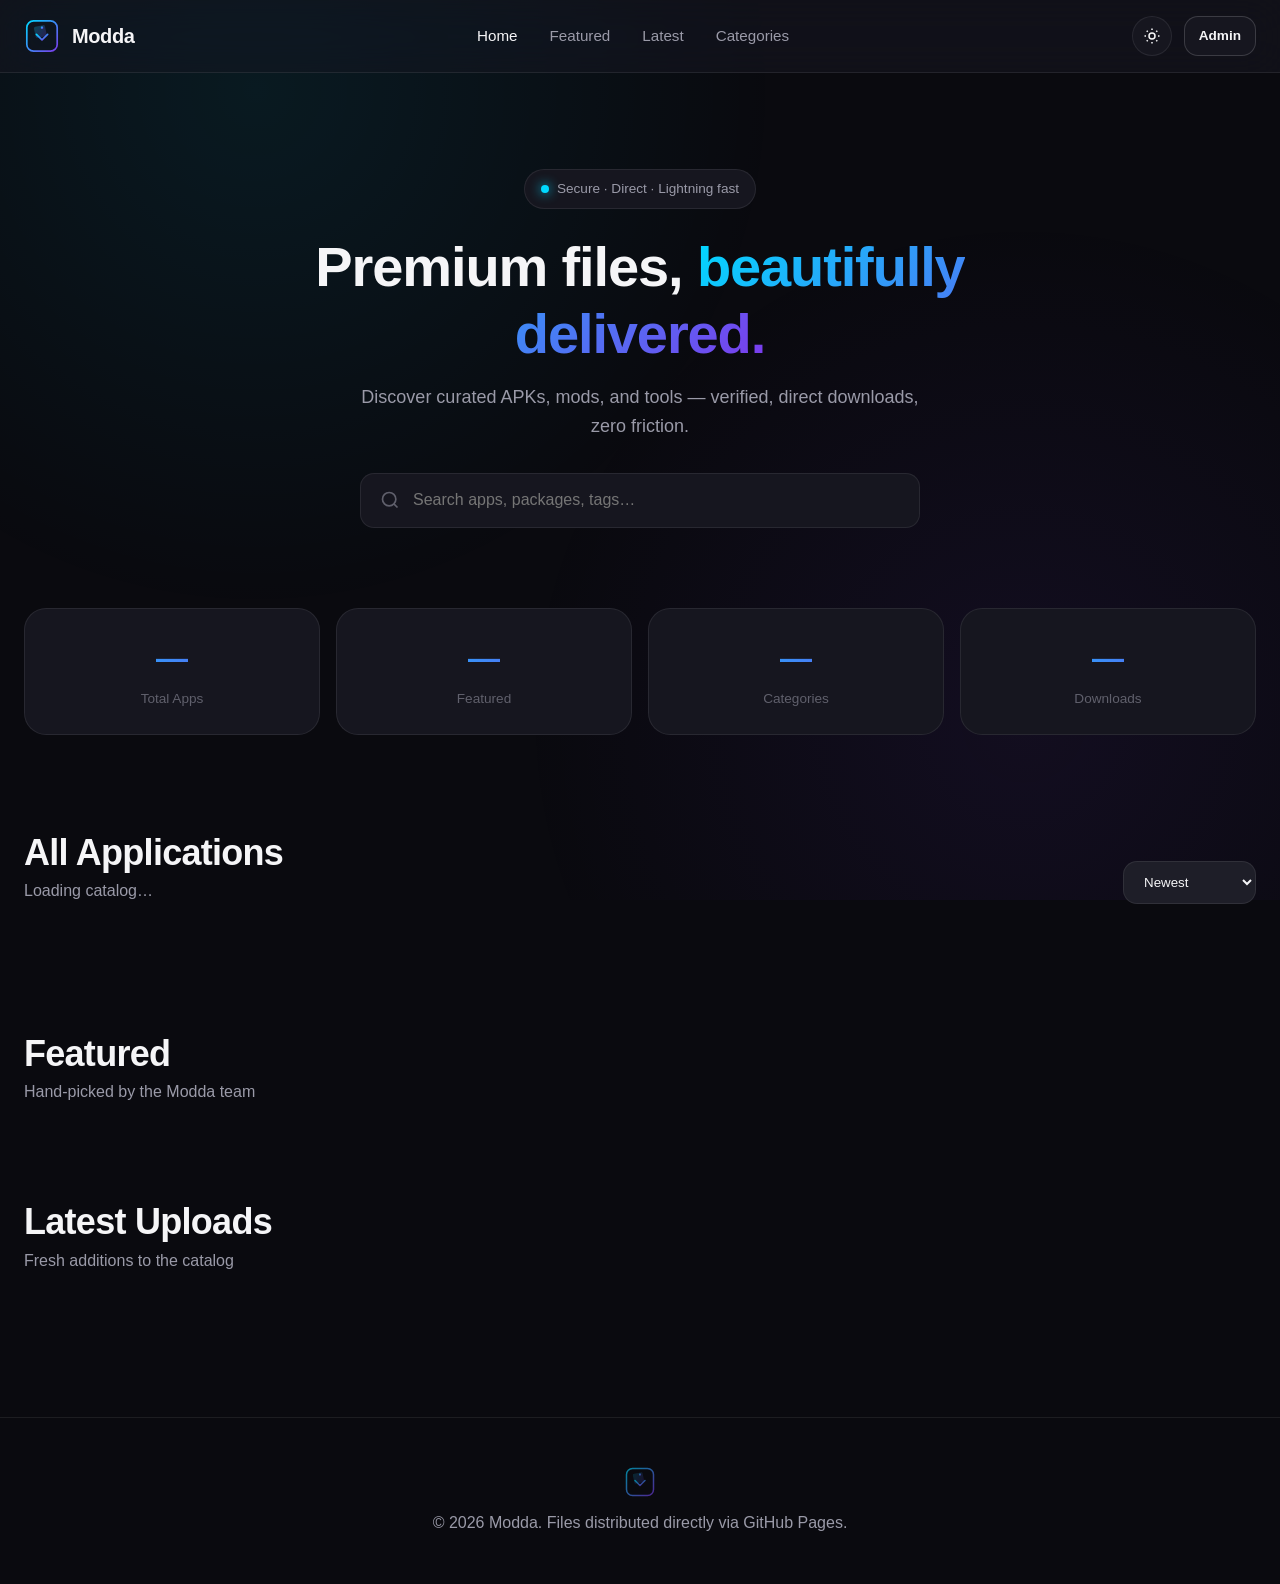
==== index.html @ e0456600 "Create index.html" ====
<!DOCTYPE html>
<html lang="en" data-theme="dark">
<head>
  <meta charset="UTF-8">
  <meta name="viewport" content="width=device-width, initial-scale=1.0">
  <title>Modda — Premium File Distribution</title>
  <meta name="description" content="Modda — a modern platform for APK files, mods, and digital downloads.">
  <meta name="theme-color" content="#0A0A0F">
  <meta property="og:title" content="Modda">
  <meta property="og:description" content="Premium file distribution platform">
  <meta property="og:type" content="website">
  <link rel="icon" type="image/svg+xml" href="favicon.svg">
  <link rel="apple-touch-icon" href="logo.svg">
  <link rel="stylesheet" href="style.css">
</head>
<body>

  <!-- Navigation -->
  <header class="nav">
    <div class="container nav-inner">
      <a href="/" class="brand" aria-label="Modda home">
        <img src="logo.svg" alt="Modda" class="brand-logo">
        <span class="brand-name">Modda</span>
      </a>
      <nav class="nav-links" aria-label="Main">
        <a href="#home" class="active">Home</a>
        <a href="#featured">Featured</a>
        <a href="#latest">Latest</a>
        <a href="#categories">Categories</a>
      </nav>
      <div class="nav-actions">
        <button class="theme-toggle" id="themeToggle" aria-label="Toggle theme">
          <svg class="sun" viewBox="0 0 24 24" fill="none" stroke="currentColor" stroke-width="2">
            <circle cx="12" cy="12" r="4"/><path d="M12 2v2M12 20v2M4.93 4.93l1.41 1.41M17.66 17.66l1.41 1.41M2 12h2M20 12h2M4.93 19.07l1.41-1.41M17.66 6.34l1.41-1.41"/>
          </svg>
          <svg class="moon" viewBox="0 0 24 24" fill="none" stroke="currentColor" stroke-width="2">
            <path d="M21 12.79A9 9 0 1 1 11.21 3 7 7 0 0 0 21 12.79z"/>
          </svg>
        </button>
        <a href="admin.html" class="btn btn-sm btn-secondary">Admin</a>
      </div>
    </div>
  </header>

  <main>
    <!-- Hero -->
    <section class="hero" id="home">
      <div class="container">
        <div class="hero-badge">
          <span class="hero-badge-dot"></span>
          <span>Secure · Direct · Lightning fast</span>
        </div>
        <h1>Premium files, <span class="text-gradient">beautifully delivered.</span></h1>
        <p>Discover curated APKs, mods, and tools — verified, direct downloads, zero friction.</p>
        <div class="search-wrap">
          <svg viewBox="0 0 24 24" fill="none" stroke="currentColor" stroke-width="2">
            <circle cx="11" cy="11" r="8"/><path d="m21 21-4.35-4.35"/>
          </svg>
          <input type="search" class="search-input" id="searchInput" placeholder="Search apps, packages, tags…" aria-label="Search">
        </div>
      </div>
    </section>

    <!-- Stats -->
    <section class="section" style="padding-top: 1rem;">
      <div class="container">
        <div class="stats" id="stats">
          <div class="stat-card"><div class="stat-value" id="statTotal">—</div><div class="stat-label">Total Apps</div></div>
          <div class="stat-card"><div class="stat-value" id="statFeatured">—</div><div class="stat-label">Featured</div></div>
          <div class="stat-card"><div class="stat-value" id="statCategories">—</div><div class="stat-label">Categories</div></div>
          <div class="stat-card"><div class="stat-value" id="statDownloads">—</div><div class="stat-label">Downloads</div></div>
        </div>
      </div>
    </section>

    <!-- Filters -->
    <section class="section" style="padding-top: 0;">
      <div class="container">
        <div class="section-head">
          <div>
            <h2 id="gridTitle">All Applications</h2>
            <p id="resultCount">Loading catalog…</p>
          </div>
          <select id="sortSelect" class="form-control" style="max-width: 200px;" aria-label="Sort by">
            <option value="newest">Newest</option>
            <option value="name-asc">Name A → Z</option>
            <option value="name-desc">Name Z → A</option>
            <option value="popular">Most Popular</option>
          </select>
        </div>
        <div class="filters" id="filters"></div>
      </div>
    </section>

    <!-- Featured -->
    <section class="section" id="featured" style="padding-top: 0;">
      <div class="container">
        <div class="section-head">
          <div>
            <h2>Featured</h2>
            <p>Hand-picked by the Modda team</p>
          </div>
        </div>
        <div class="grid" id="featuredGrid"></div>
      </div>
    </section>

    <!-- All apps -->
    <section class="section" id="latest" style="padding-top: 0;">
      <div class="container">
        <div class="section-head">
          <div>
            <h2>Latest Uploads</h2>
            <p>Fresh additions to the catalog</p>
          </div>
        </div>
        <div class="grid" id="latestGrid"></div>
      </div>
    </section>
  </main>

  <!-- App Detail Modal -->
  <div class="modal-overlay" id="modalOverlay" role="dialog" aria-modal="true" aria-labelledby="modalTitle">
    <div class="modal" id="modal"></div>
  </div>

  <!-- Toast -->
  <div class="toast-container" id="toastContainer"></div>

  <footer style="padding: 3rem 0; text-align: center; color: var(--text-muted); border-top: 1px solid var(--border); margin-top: 3rem;">
    <div class="container">
      <img src="logo.svg" alt="Modda" style="width: 32px; height: 32px; margin: 0 auto .75rem; opacity: .6;">
      <p style="margin: 0;">© 2026 Modda. Files distributed directly via GitHub Pages.</p>
    </div>
  </footer>

  <script src="app.js" defer></script>
</body>
</html>
---- style.css ----
/* Modda Design System — v1.0 */
:root {
  --accent: #00D9FF;
  --accent-2: #7C3AED;
  --accent-grad: linear-gradient(135deg, #00D9FF 0%, #7C3AED 100%);
  --radius-sm: 8px;
  --radius: 14px;
  --radius-lg: 22px;
  --shadow-sm: 0 2px 8px rgba(0,0,0,.06);
  --shadow: 0 8px 24px rgba(0,0,0,.08);
  --shadow-lg: 0 20px 60px rgba(0,0,0,.12);
  --transition: .25s cubic-bezier(.4,0,.2,1);
  --font: 'Inter', -apple-system, BlinkMacSystemFont, 'Segoe UI', Roboto, sans-serif;
  --font-mono: 'JetBrains Mono', 'SF Mono', Consolas, monospace;
}

[data-theme="dark"] {
  --bg: #0A0A0F;
  --bg-2: #111118;
  --surface: #16161F;
  --surface-2: #1E1E28;
  --border: rgba(255,255,255,.08);
  --border-strong: rgba(255,255,255,.16);
  --text: #F5F5F7;
  --text-dim: #9A9AA8;
  --text-muted: #60606C;
  --glass: rgba(22,22,31,.6);
  --danger: #FF4D6D;
  --success: #00E676;
  --warning: #FFB547;
}

[data-theme="light"] {
  --bg: #FAFAFB;
  --bg-2: #FFFFFF;
  --surface: #FFFFFF;
  --surface-2: #F4F4F7;
  --border: rgba(0,0,0,.07);
  --border-strong: rgba(0,0,0,.14);
  --text: #0A0A0F;
  --text-dim: #555560;
  --text-muted: #8A8A95;
  --glass: rgba(255,255,255,.7);
  --danger: #E53E5B;
  --success: #10B981;
  --warning: #F59E0B;
}

*,*::before,*::after { box-sizing: border-box; }
html { scroll-behavior: smooth; }
body {
  margin: 0;
  font-family: var(--font);
  background: var(--bg);
  color: var(--text);
  line-height: 1.6;
  -webkit-font-smoothing: antialiased;
  transition: background var(--transition), color var(--transition);
  min-height: 100vh;
}

/* Subtle animated gradient backdrop */
body::before {
  content: '';
  position: fixed;
  inset: 0;
  background:
    radial-gradient(circle at 20% 10%, rgba(0,217,255,.08), transparent 40%),
    radial-gradient(circle at 80% 80%, rgba(124,58,237,.08), transparent 40%);
  pointer-events: none;
  z-index: -1;
}

img { max-width: 100%; display: block; }
button { font-family: inherit; cursor: pointer; border: none; background: none; color: inherit; }
input, select, textarea { font-family: inherit; }

a { color: var(--accent); text-decoration: none; transition: opacity var(--transition); }
a:hover { opacity: .8; }

/* =========== Typography =========== */
h1,h2,h3,h4 { margin: 0 0 .5em; font-weight: 700; letter-spacing: -.02em; line-height: 1.2; }
h1 { font-size: clamp(2rem, 5vw, 3.5rem); }
h2 { font-size: clamp(1.5rem, 3vw, 2.25rem); }
h3 { font-size: 1.25rem; }
p { margin: 0 0 1em; color: var(--text-dim); }

.text-gradient {
  background: var(--accent-grad);
  -webkit-background-clip: text;
  background-clip: text;
  -webkit-text-fill-color: transparent;
}

/* =========== Layout =========== */
.container { max-width: 1280px; margin: 0 auto; padding: 0 1.5rem; }

/* =========== Header / Nav =========== */
.nav {
  position: sticky; top: 0; z-index: 100;
  backdrop-filter: blur(20px) saturate(180%);
  -webkit-backdrop-filter: blur(20px) saturate(180%);
  background: var(--glass);
  border-bottom: 1px solid var(--border);
}
.nav-inner {
  display: flex; align-items: center; justify-content: space-between;
  height: 72px;
}
.brand { display: flex; align-items: center; gap: .75rem; font-weight: 700; font-size: 1.25rem; color: var(--text); }
.brand-logo { width: 36px; height: 36px; }
.brand-name { letter-spacing: -.02em; }

.nav-links { display: flex; align-items: center; gap: 2rem; }
.nav-links a {
  color: var(--text-dim); font-weight: 500; font-size: .95rem;
  transition: color var(--transition);
}
.nav-links a:hover, .nav-links a.active { color: var(--text); opacity: 1; }

.nav-actions { display: flex; align-items: center; gap: .75rem; }

/* =========== Buttons =========== */
.btn {
  display: inline-flex; align-items: center; justify-content: center; gap: .5rem;
  padding: .75rem 1.25rem;
  border-radius: var(--radius);
  font-weight: 600; font-size: .95rem;
  transition: all var(--transition);
  white-space: nowrap;
  border: 1px solid transparent;
}
.btn:focus-visible { outline: 2px solid var(--accent); outline-offset: 2px; }
.btn-primary {
  background: var(--accent-grad);
  color: white;
  box-shadow: 0 4px 16px rgba(0,217,255,.3);
}
.btn-primary:hover {
  transform: translateY(-2px);
  box-shadow: 0 8px 24px rgba(0,217,255,.45);
}
.btn-secondary {
  background: var(--surface);
  color: var(--text);
  border-color: var(--border-strong);
}
.btn-secondary:hover { background: var(--surface-2); transform: translateY(-1px); }
.btn-ghost { color: var(--text-dim); }
.btn-ghost:hover { color: var(--text); background: var(--surface); }
.btn-danger { background: var(--danger); color: white; }
.btn-danger:hover { filter: brightness(1.1); transform: translateY(-1px); }
.btn-sm { padding: .5rem .875rem; font-size: .85rem; }
.btn-icon { width: 40px; height: 40px; padding: 0; border-radius: 50%; }

/* =========== Theme Toggle =========== */
.theme-toggle {
  width: 40px; height: 40px; border-radius: 50%;
  background: var(--surface); border: 1px solid var(--border);
  display: flex; align-items: center; justify-content: center;
  transition: all var(--transition);
}
.theme-toggle:hover { background: var(--surface-2); transform: rotate(15deg); }
.theme-toggle svg { width: 18px; height: 18px; color: var(--text); }
.theme-toggle .moon { display: none; }
[data-theme="light"] .theme-toggle .sun { display: none; }
[data-theme="light"] .theme-toggle .moon { display: block; }

/* =========== Hero =========== */
.hero {
  padding: 6rem 0 4rem;
  text-align: center;
  position: relative;
}
.hero-badge {
  display: inline-flex; align-items: center; gap: .5rem;
  padding: .5rem 1rem;
  background: var(--surface);
  border: 1px solid var(--border);
  border-radius: 999px;
  font-size: .85rem; color: var(--text-dim);
  margin-bottom: 1.5rem;
}
.hero-badge-dot {
  width: 8px; height: 8px; border-radius: 50%;
  background: var(--accent);
  box-shadow: 0 0 12px var(--accent);
}
.hero h1 { max-width: 720px; margin: 0 auto 1rem; }
.hero p { max-width: 560px; margin: 0 auto 2rem; font-size: 1.125rem; }

.search-wrap {
  max-width: 560px; margin: 0 auto;
  position: relative;
}
.search-wrap svg {
  position: absolute; left: 1.25rem; top: 50%;
  transform: translateY(-50%);
  width: 20px; height: 20px; color: var(--text-muted);
  pointer-events: none;
}
.search-input {
  width: 100%;
  padding: 1.1rem 1.25rem 1.1rem 3.25rem;
  background: var(--surface);
  border: 1px solid var(--border);
  border-radius: var(--radius);
  color: var(--text);
  font-size: 1rem;
  transition: all var(--transition);
}
.search-input:focus {
  outline: none;
  border-color: var(--accent);
  box-shadow: 0 0 0 4px rgba(0,217,255,.15);
}

/* =========== Section Headers =========== */
.section { padding: 4rem 0; }
.section-head {
  display: flex; align-items: flex-end; justify-content: space-between;
  margin-bottom: 2rem;
  flex-wrap: wrap; gap: 1rem;
}
.section-head h2 { margin: 0; }
.section-head p { margin: .25rem 0 0; }

/* =========== Filters =========== */
.filters {
  display: flex; flex-wrap: wrap; gap: .5rem;
  margin-bottom: 2rem;
}
.chip {
  padding: .5rem 1rem;
  background: var(--surface);
  border: 1px solid var(--border);
  border-radius: 999px;
  font-size: .875rem; color: var(--text-dim);
  transition: all var(--transition);
  cursor: pointer;
}
.chip:hover { color: var(--text); border-color: var(--border-strong); }
.chip.active {
  background: var(--accent-grad); color: white;
  border-color: transparent;
}

/* =========== Grid / Cards =========== */
.grid {
  display: grid;
  grid-template-columns: repeat(auto-fill, minmax(280px, 1fr));
  gap: 1.25rem;
}

.card {
  background: var(--surface);
  border: 1px solid var(--border);
  border-radius: var(--radius-lg);
  padding: 1.25rem;
  transition: all var(--transition);
  display: flex; flex-direction: column;
  position: relative;
  overflow: hidden;
}
.card::before {
  content: '';
  position: absolute; inset: 0;
  background: var(--accent-grad);
  opacity: 0;
  transition: opacity var(--transition);
  border-radius: inherit;
  padding: 1px;
  -webkit-mask: linear-gradient(#000 0 0) content-box, linear-gradient(#000 0 0);
  -webkit-mask-composite: xor; mask-composite: exclude;
  pointer-events: none;
}
.card:hover { transform: translateY(-4px); box-shadow: var(--shadow-lg); }
.card:hover::before { opacity: 1; }
.card-top { display: flex; gap: 1rem; margin-bottom: 1rem; }
.card-icon {
  width: 56px; height: 56px;
  border-radius: var(--radius);
  background: var(--surface-2);
  object-fit: cover;
  flex-shrink: 0;
  border: 1px solid var(--border);
}
.card-icon.fallback {
  display: flex; align-items: center; justify-content: center;
  font-weight: 700; font-size: 1.5rem;
  background: var(--accent-grad);
  color: white;
}
.card-meta { flex: 1; min-width: 0; }
.card-title {
  font-size: 1rem; font-weight: 600;
  margin: 0 0 .125rem;
  white-space: nowrap; overflow: hidden; text-overflow: ellipsis;
}
.card-pkg {
  font-size: .8rem; color: var(--text-muted);
  font-family: var(--font-mono);
  white-space: nowrap; overflow: hidden; text-overflow: ellipsis;
}
.card-desc {
  color: var(--text-dim); font-size: .9rem;
  margin: 0 0 1rem;
  display: -webkit-box;
  -webkit-line-clamp: 2;
  -webkit-box-orient: vertical;
  overflow: hidden;
  min-height: 2.8em;
}
.card-stats {
  display: flex; justify-content: space-between; align-items: center;
  padding-top: .875rem;
  border-top: 1px solid var(--border);
  margin-top: auto;
}
.card-stat { font-size: .8rem; color: var(--text-muted); }
.card-stat strong { color: var(--text); font-weight: 600; }

.badge-featured {
  position: absolute; top: .875rem; right: .875rem;
  padding: .25rem .625rem;
  background: var(--accent-grad);
  color: white;
  border-radius: 999px;
  font-size: .7rem; font-weight: 600;
  letter-spacing: .05em; text-transform: uppercase;
}

/* =========== Stats =========== */
.stats {
  display: grid;
  grid-template-columns: repeat(auto-fit, minmax(180px, 1fr));
  gap: 1rem;
  margin-bottom: 2rem;
}
.stat-card {
  background: var(--surface);
  border: 1px solid var(--border);
  border-radius: var(--radius-lg);
  padding: 1.5rem;
  text-align: center;
}
.stat-value {
  font-size: 2rem; font-weight: 700;
  background: var(--accent-grad);
  -webkit-background-clip: text;
  background-clip: text;
  -webkit-text-fill-color: transparent;
}
.stat-label { font-size: .85rem; color: var(--text-muted); margin-top: .25rem; }

/* =========== Empty / Error states =========== */
.empty {
  text-align: center;
  padding: 4rem 1rem;
  color: var(--text-muted);
}
.empty-icon {
  width: 80px; height: 80px;
  margin: 0 auto 1rem;
  border-radius: 50%;
  background: var(--surface);
  display: flex; align-items: center; justify-content: center;
  border: 1px solid var(--border);
}
.empty-icon svg { width: 36px; height: 36px; color: var(--text-muted); }

/* =========== Skeleton =========== */
.skeleton {
  background: var(--surface-2);
  border-radius: var(--radius);
  position: relative;
  overflow: hidden;
}
.skeleton::after {
  content: '';
  position: absolute; inset: 0;
  background: linear-gradient(90deg, transparent, rgba(255,255,255,.05), transparent);
  animation: shimmer 1.5s infinite;
}
[data-theme="light"] .skeleton::after {
  background: linear-gradient(90deg, transparent, rgba(255,255,255,.6), transparent);
}
@keyframes shimmer { 0% { transform: translateX(-100%); } 100% { transform: translateX(100%); } }

.skel-card { height: 220px; border-radius: var(--radius-lg); }
.skel-line { height: 12px; margin-bottom: .5rem; }
.skel-line.w-60 { width: 60%; }
.skel-line.w-40 { width: 40%; }

/* =========== App Detail Modal =========== */
.modal-overlay {
  position: fixed; inset: 0;
  background: rgba(0,0,0,.6);
  backdrop-filter: blur(8px);
  z-index: 200;
  display: none;
  align-items: center; justify-content: center;
  padding: 1rem;
  animation: fadeIn .2s ease;
}
.modal-overlay.active { display: flex; }
@keyframes fadeIn { from { opacity: 0; } to { opacity: 1; } }

.modal {
  background: var(--surface);
  border: 1px solid var(--border);
  border-radius: var(--radius-lg);
  max-width: 880px; width: 100%;
  max-height: 90vh;
  overflow-y: auto;
  animation: slideUp .3s cubic-bezier(.4,0,.2,1);
}
@keyframes slideUp {
  from { opacity: 0; transform: translateY(20px); }
  to { opacity: 1; transform: translateY(0); }
}

.modal-head {
  padding: 1.5rem;
  display: flex; align-items: flex-start; gap: 1.25rem;
  border-bottom: 1px solid var(--border);
  position: sticky; top: 0;
  background: var(--surface);
  z-index: 1;
}
.modal-icon {
  width: 88px; height: 88px;
  border-radius: var(--radius);
  object-fit: cover;
  flex-shrink: 0;
  border: 1px solid var(--border);
}
.modal-icon.fallback {
  display: flex; align-items: center; justify-content: center;
  background: var(--accent-grad);
  color: white;
  font-size: 2.5rem; font-weight: 700;
}
.modal-meta { flex: 1; min-width: 0; }
.modal-title { font-size: 1.5rem; margin: 0 0 .25rem; }
.modal-pkg { font-family: var(--font-mono); font-size: .85rem; color: var(--text-muted); margin-bottom: .5rem; }
.modal-tags { display: flex; flex-wrap: wrap; gap: .375rem; }
.tag {
  padding: .2rem .625rem;
  background: var(--surface-2);
  border: 1px solid var(--border);
  border-radius: 999px;
  font-size: .75rem; color: var(--text-dim);
}

.modal-close {
  width: 36px; height: 36px; border-radius: 50%;
  background: var(--surface-2);
  display: flex; align-items: center; justify-content: center;
  flex-shrink: 0;
  transition: all var(--transition);
}
.modal-close:hover { background: var(--danger); color: white; }
.modal-close svg { width: 18px; height: 18px; }

.modal-body { padding: 1.5rem; }

.detail-grid {
  display: grid;
  grid-template-columns: repeat(auto-fit, minmax(140px, 1fr));
  gap: .75rem;
  padding: 1.25rem;
  background: var(--surface-2);
  border-radius: var(--radius);
  margin-bottom: 1.5rem;
}
.detail-item label { font-size: .75rem; color: var(--text-muted); text-transform: uppercase; letter-spacing: .05em; }
.detail-item div { font-weight: 600; margin-top: .25rem; font-size: .9rem; }

.detail-section { margin-bottom: 1.5rem; }
.detail-section h3 { font-size: 1rem; margin-bottom: .75rem; }
.detail-section p { color: var(--text-dim); }

.screenshots {
  display: grid;
  grid-template-columns: repeat(auto-fill, minmax(140px, 1fr));
  gap: .75rem;
}
.screenshot {
  aspect-ratio: 9/16;
  border-radius: var(--radius);
  object-fit: cover;
  border: 1px solid var(--border);
  background: var(--surface-2);
  cursor: pointer;
  transition: transform var(--transition);
}
.screenshot:hover { transform: scale(1.03); }

.download-box {
  background: var(--surface-2);
  border: 1px solid var(--border-strong);
  border-radius: var(--radius);
  padding: 1.25rem;
  margin-top: 1.5rem;
}
.download-filename {
  font-family: var(--font-mono); font-size: .9rem;
  color: var(--text-dim); margin-bottom: .875rem;
  word-break: break-all;
}
.download-actions { display: flex; flex-wrap: wrap; gap: .5rem; }

/* =========== Admin Panel =========== */
.admin-wrap {
  display: grid;
  grid-template-columns: 240px 1fr;
  min-height: 100vh;
}

.sidebar {
  background: var(--surface);
  border-right: 1px solid var(--border);
  padding: 1.5rem 1rem;
  position: sticky; top: 0;
  height: 100vh;
  overflow-y: auto;
}
.sidebar-brand {
  padding: .5rem .75rem 1.5rem;
  border-bottom: 1px solid var(--border);
  margin-bottom: 1rem;
  display: flex; align-items: center; gap: .75rem;
  font-weight: 700;
}
.sidebar-brand-logo { width: 32px; height: 32px; }

.nav-item {
  display: flex; align-items: center; gap: .75rem;
  padding: .75rem .875rem;
  border-radius: var(--radius);
  color: var(--text-dim);
  font-weight: 500;
  width: 100%;
  text-align: left;
  transition: all var(--transition);
  margin-bottom: .25rem;
}
.nav-item:hover { background: var(--surface-2); color: var(--text); }
.nav-item.active {
  background: var(--accent-grad);
  color: white;
}
.nav-item svg { width: 18px; height: 18px; }

.main { padding: 2rem; overflow-x: hidden; }

.admin-head {
  display: flex; justify-content: space-between; align-items: center;
  margin-bottom: 2rem;
  flex-wrap: wrap; gap: 1rem;
}

.toolbar {
  display: flex; flex-wrap: wrap; gap: .5rem;
  margin-bottom: 1.5rem;
  padding: 1rem;
  background: var(--surface);
  border: 1px solid var(--border);
  border-radius: var(--radius);
}
.toolbar input {
  flex: 1; min-width: 200px;
  padding: .625rem 1rem;
  background: var(--surface-2);
  border: 1px solid var(--border);
  border-radius: var(--radius);
  color: var(--text);
}

.app-table {
  background: var(--surface);
  border: 1px solid var(--border);
  border-radius: var(--radius);
  overflow: hidden;
}
.app-row {
  display: grid;
  grid-template-columns: 48px 1fr auto auto;
  align-items: center;
  gap: 1rem;
  padding: .875rem 1.25rem;
  border-bottom: 1px solid var(--border);
  transition: background var(--transition);
}
.app-row:last-child { border-bottom: none; }
.app-row:hover { background: var(--surface-2); }
.app-row img { width: 48px; height: 48px; border-radius: var(--radius-sm); object-fit: cover; }
.app-row-info strong { display: block; }
.app-row-info span { font-size: .8rem; color: var(--text-muted); }
.app-row-actions { display: flex; gap: .25rem; }

/* =========== Forms =========== */
.form-grid {
  display: grid;
  grid-template-columns: repeat(auto-fit, minmax(260px, 1fr));
  gap: 1rem;
  margin-bottom: 1rem;
}
.form-field { display: flex; flex-direction: column; }
.form-field.full { grid-column: 1/-1; }
.form-label {
  font-size: .85rem; font-weight: 500;
  margin-bottom: .375rem;
  color: var(--text-dim);
}
.form-label .req { color: var(--danger); }
.form-control {
  padding: .75rem 1rem;
  background: var(--surface-2);
  border: 1px solid var(--border);
  border-radius: var(--radius);
  color: var(--text);
  transition: all var(--transition);
}
.form-control:focus {
  outline: none;
  border-color: var(--accent);
  box-shadow: 0 0 0 4px rgba(0,217,255,.12);
}
textarea.form-control { resize: vertical; min-height: 100px; font-family: inherit; }

.form-hint { font-size: .8rem; color: var(--text-muted); margin-top: .25rem; }
.form-error { font-size: .8rem; color: var(--danger); margin-top: .25rem; display: none; }
.form-field.invalid .form-control { border-color: var(--danger); }
.form-field.invalid .form-error { display: block; }

.file-browser {
  background: var(--surface-2);
  border: 1px solid var(--border);
  border-radius: var(--radius);
  padding: 1rem;
  max-height: 240px;
  overflow-y: auto;
  margin-top: .5rem;
}
.file-item {
  display: flex; justify-content: space-between; align-items: center;
  padding: .625rem .875rem;
  border-radius: var(--radius-sm);
  transition: background var(--transition);
  cursor: pointer;
  font-family: var(--font-mono); font-size: .85rem;
  border: 1px solid transparent;
}
.file-item:hover { background: var(--surface); }
.file-item.selected { border-color: var(--accent); background: var(--surface); }
.file-item-name { flex: 1; overflow: hidden; text-overflow: ellipsis; white-space: nowrap; }
.file-item-size { font-size: .75rem; color: var(--text-muted); margin-left: .5rem; }

/* =========== Login =========== */
.login-wrap {
  min-height: 100vh;
  display: flex; align-items: center; justify-content: center;
  padding: 2rem;
}
.login-card {
  background: var(--surface);
  border: 1px solid var(--border);
  border-radius: var(--radius-lg);
  padding: 2.5rem;
  width: 100%; max-width: 400px;
  box-shadow: var(--shadow-lg);
}
.login-logo {
  width: 64px; height: 64px;
  margin: 0 auto 1.5rem;
  display: block;
}
.login-title { text-align: center; margin-bottom: .25rem; }
.login-sub { text-align: center; color: var(--text-muted); margin-bottom: 2rem; font-size: .9rem; }

/* =========== Toast =========== */
.toast-container {
  position: fixed; bottom: 1.5rem; right: 1.5rem;
  z-index: 500;
  display: flex; flex-direction: column; gap: .5rem;
}
.toast {
  background: var(--surface);
  border: 1px solid var(--border-strong);
  border-left: 4px solid var(--accent);
  border-radius: var(--radius);
  padding: .875rem 1.25rem;
  box-shadow: var(--shadow-lg);
  min-width: 260px;
  animation: toastIn .3s ease;
  display: flex; align-items: center; gap: .75rem;
}
.toast.success { border-left-color: var(--success); }
.toast.error { border-left-color: var(--danger); }
.toast.warning { border-left-color: var(--warning); }
@keyframes toastIn {
  from { opacity: 0; transform: translateX(20px); }
  to { opacity: 1; transform: translateX(0); }
}

/* =========== Mobile =========== */
.mobile-toggle { display: none; }

@media (max-width: 900px) {
  .nav-links { display: none; }
  .mobile-toggle { display: flex; }
  .admin-wrap { grid-template-columns: 1fr; }
  .sidebar {
    position: fixed;
    top: 0; left: 0; bottom: 0;
    width: 240px;
    z-index: 150;
    transform: translateX(-100%);
    transition: transform var(--transition);
  }
  .sidebar.open { transform: translateX(0); }
  .app-row {
    grid-template-columns: 48px 1fr;
    gap: .75rem;
  }
  .app-row-actions {
    grid-column: 1/-1;
    justify-content: flex-end;
  }
}

@media (max-width: 600px) {
  .container { padding: 0 1rem; }
  .hero { padding: 4rem 0 2rem; }
  .modal-head { flex-wrap: wrap; }
  .modal-icon { width: 64px; height: 64px; }
  .download-actions { flex-direction: column; }
  .download-actions .btn { width: 100%; }
}

/* =========== Utilities =========== */
.hidden { display: none !important; }
.center { text-align: center; }

/* Reduced motion */
@media (prefers-reduced-motion: reduce) {
  *, *::before, *::after {
    animation-duration: 0.01ms !important;
    transition-duration: 0.01ms !important;
  }
}

/* Scrollbar */
::-webkit-scrollbar { width: 10px; height: 10px; }
::-webkit-scrollbar-track { background: var(--bg); }
::-webkit-scrollbar-thumb { background: var(--border-strong); border-radius: 10px; }
::-webkit-scrollbar-thumb:hover { background: var(--text-muted); }
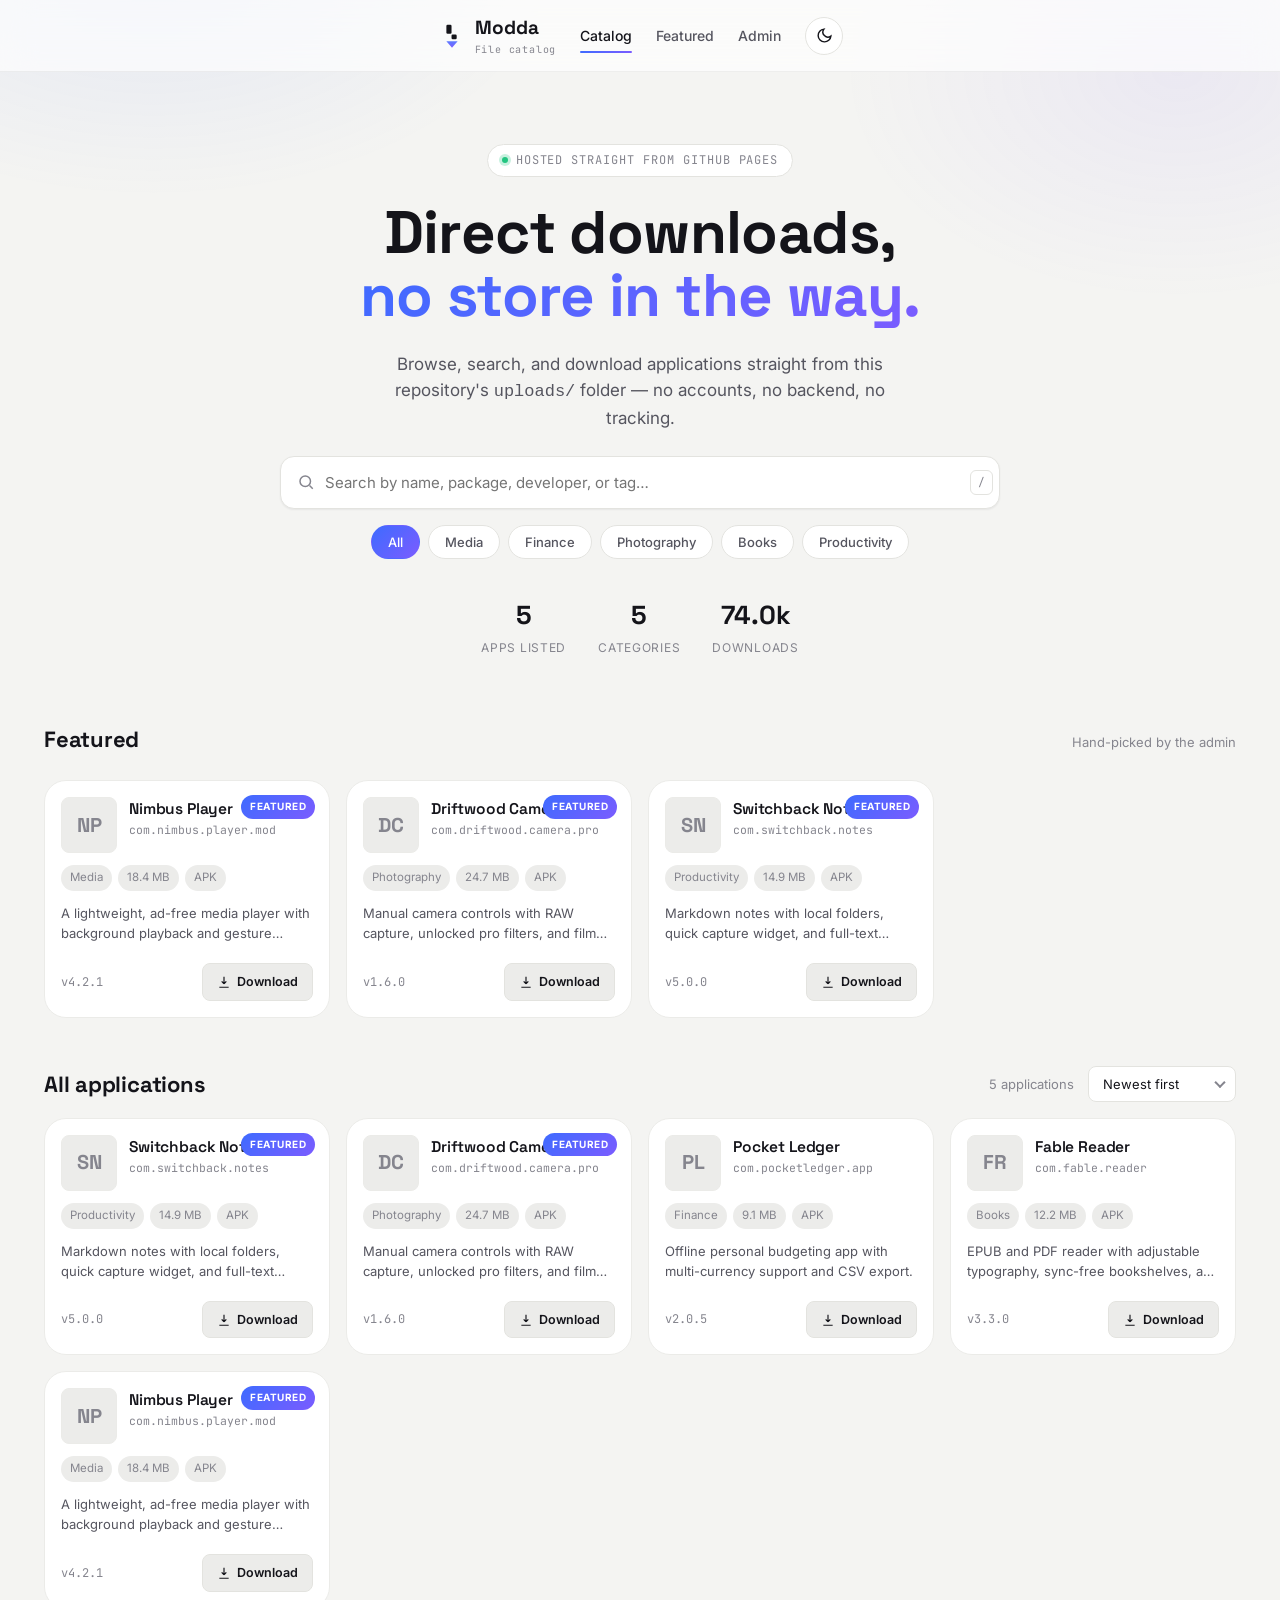
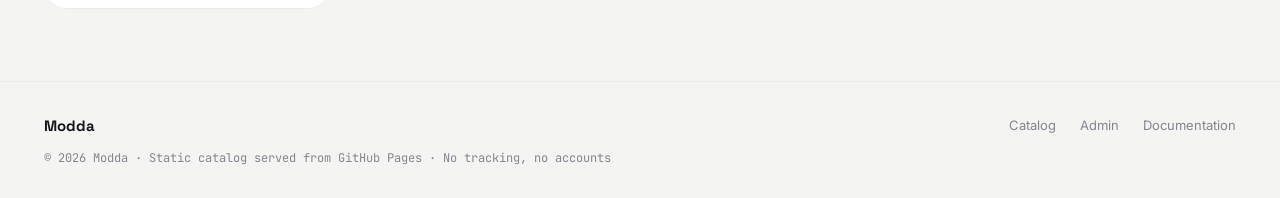
==== commit 3273dd8c: "Add files via upload" ====
--- a/index.html
+++ b/index.html
@@ -1,139 +1,137 @@
 <!DOCTYPE html>
-<html lang="en" data-theme="dark">
+<html lang="en">
 <head>
-  <meta charset="UTF-8">
-  <meta name="viewport" content="width=device-width, initial-scale=1.0">
-  <title>Modda — Premium File Distribution</title>
-  <meta name="description" content="Modda — a modern platform for APK files, mods, and digital downloads.">
-  <meta name="theme-color" content="#0A0A0F">
-  <meta property="og:title" content="Modda">
-  <meta property="og:description" content="Premium file distribution platform">
-  <meta property="og:type" content="website">
-  <link rel="icon" type="image/svg+xml" href="favicon.svg">
-  <link rel="apple-touch-icon" href="logo.svg">
-  <link rel="stylesheet" href="style.css">
+<meta charset="UTF-8">
+<meta name="viewport" content="width=device-width, initial-scale=1, viewport-fit=cover">
+<title>Modda — Direct app downloads, no store required</title>
+<meta name="description" content="Modda is a lightweight, self-hosted catalog for distributing APKs and other files directly, with no app store and no backend server.">
+<meta name="theme-color" content="#0a0a0c">
+
+<!-- Open Graph -->
+<meta property="og:title" content="Modda">
+<meta property="og:description" content="Direct app downloads, no store required.">
+<meta property="og:type" content="website">
+<meta property="og:image" content="assets/icon-512.png">
+<meta name="twitter:card" content="summary">
+
+<link rel="icon" href="assets/favicon.svg" type="image/svg+xml">
+<link rel="alternate icon" href="assets/favicon.ico">
+<link rel="apple-touch-icon" href="assets/apple-touch-icon.png">
+<link rel="stylesheet" href="style.css">
 </head>
 <body>
+<a class="skip-link" href="#mainContent">Skip to content</a>
+<div class="bg-field" aria-hidden="true"></div>
 
-  <!-- Navigation -->
-  <header class="nav">
-    <div class="container nav-inner">
-      <a href="/" class="brand" aria-label="Modda home">
-        <img src="logo.svg" alt="Modda" class="brand-logo">
-        <span class="brand-name">Modda</span>
-      </a>
-      <nav class="nav-links" aria-label="Main">
-        <a href="#home" class="active">Home</a>
-        <a href="#featured">Featured</a>
-        <a href="#latest">Latest</a>
-        <a href="#categories">Categories</a>
-      </nav>
-      <div class="nav-actions">
-        <button class="theme-toggle" id="themeToggle" aria-label="Toggle theme">
-          <svg class="sun" viewBox="0 0 24 24" fill="none" stroke="currentColor" stroke-width="2">
-            <circle cx="12" cy="12" r="4"/><path d="M12 2v2M12 20v2M4.93 4.93l1.41 1.41M17.66 17.66l1.41 1.41M2 12h2M20 12h2M4.93 19.07l1.41-1.41M17.66 6.34l1.41-1.41"/>
-          </svg>
-          <svg class="moon" viewBox="0 0 24 24" fill="none" stroke="currentColor" stroke-width="2">
-            <path d="M21 12.79A9 9 0 1 1 11.21 3 7 7 0 0 0 21 12.79z"/>
-          </svg>
-        </button>
-        <a href="admin.html" class="btn btn-sm btn-secondary">Admin</a>
-      </div>
+<header class="site-header">
+  <div class="container">
+    <a class="brand" href="index.html" aria-label="Modda home">
+      <svg class="logo-mark" viewBox="0 0 64 64" aria-hidden="true">
+        <defs><linearGradient id="gridAccent" x1="0" y1="0" x2="0" y2="1"><stop offset="0" stop-color="#5B7CFF"/><stop offset="1" stop-color="#7B5CFF"/></linearGradient></defs>
+        <rect x="20" y="8" width="11" height="19" rx="2.5" fill="currentColor"/>
+        <rect x="31" y="29" width="11" height="10" rx="2.5" fill="currentColor"/>
+        <path d="M20 43 L44 43 L32 57 Z" fill="url(#gridAccent)"/>
+      </svg>
+      <span>Modda<small>File catalog</small></span>
+    </a>
+
+    <nav class="main-nav" id="mainNav" aria-label="Primary">
+      <ul>
+        <li><a href="index.html" class="active">Catalog</a></li>
+        <li><a href="index.html#featured">Featured</a></li>
+        <li><a href="admin.html">Admin</a></li>
+      </ul>
+    </nav>
+
+    <div class="header-actions">
+      <button class="theme-toggle" id="themeToggle" type="button" aria-label="Switch theme">
+        <svg class="icon-sun" viewBox="0 0 24 24" fill="none" stroke="currentColor" stroke-width="2"><circle cx="12" cy="12" r="4"/><path d="M12 2v2M12 20v2M4.9 4.9l1.4 1.4M17.7 17.7l1.4 1.4M2 12h2M20 12h2M4.9 19.1l1.4-1.4M17.7 6.3l1.4-1.4"/></svg>
+        <svg class="icon-moon" viewBox="0 0 24 24" fill="none" stroke="currentColor" stroke-width="2"><path d="M21 12.8A9 9 0 1 1 11.2 3a7 7 0 0 0 9.8 9.8Z"/></svg>
+      </button>
+      <button class="nav-toggle" id="navToggle" type="button" aria-label="Open menu" aria-expanded="false">
+        <svg viewBox="0 0 24 24" fill="none" stroke="currentColor" stroke-width="2"><path d="M4 6h16M4 12h16M4 18h16"/></svg>
+      </button>
     </div>
-  </header>
+  </div>
+</header>
 
-  <main>
-    <!-- Hero -->
-    <section class="hero" id="home">
-      <div class="container">
-        <div class="hero-badge">
-          <span class="hero-badge-dot"></span>
-          <span>Secure · Direct · Lightning fast</span>
+<main id="mainContent">
+
+  <!-- ===================== HOME VIEW ===================== -->
+  <div id="homeView">
+    <section class="hero">
+      <div class="container hero-inner">
+        <span class="hero-eyebrow"><span class="dot"></span> Hosted straight from GitHub Pages</span>
+        <h1>Direct downloads,<br><span class="grad">no store in the way.</span></h1>
+        <p class="lead">Browse, search, and download applications straight from this repository's <code>uploads/</code> folder — no accounts, no backend, no tracking.</p>
+
+        <div class="search-panel">
+          <div class="search-bar">
+            <svg viewBox="0 0 24 24" fill="none" stroke="currentColor" stroke-width="2"><circle cx="11" cy="11" r="7"/><path d="m21 21-4.3-4.3"/></svg>
+            <input id="searchInput" type="search" placeholder="Search by name, package, developer, or tag…" aria-label="Search applications">
+            <span class="kbd">/</span>
+          </div>
+          <div class="filter-row" id="filterRow" aria-label="Filter by category"></div>
         </div>
-        <h1>Premium files, <span class="text-gradient">beautifully delivered.</span></h1>
-        <p>Discover curated APKs, mods, and tools — verified, direct downloads, zero friction.</p>
-        <div class="search-wrap">
-          <svg viewBox="0 0 24 24" fill="none" stroke="currentColor" stroke-width="2">
-            <circle cx="11" cy="11" r="8"/><path d="m21 21-4.35-4.35"/>
-          </svg>
-          <input type="search" class="search-input" id="searchInput" placeholder="Search apps, packages, tags…" aria-label="Search">
+
+        <div class="stat-row">
+          <div class="stat"><b id="statTotal">—</b><span>Apps listed</span></div>
+          <div class="stat"><b id="statCategories">—</b><span>Categories</span></div>
+          <div class="stat"><b id="statDownloads">—</b><span>Downloads</span></div>
         </div>
       </div>
     </section>
 
-    <!-- Stats -->
-    <section class="section" style="padding-top: 1rem;">
-      <div class="container">
-        <div class="stats" id="stats">
-          <div class="stat-card"><div class="stat-value" id="statTotal">—</div><div class="stat-label">Total Apps</div></div>
-          <div class="stat-card"><div class="stat-value" id="statFeatured">—</div><div class="stat-label">Featured</div></div>
-          <div class="stat-card"><div class="stat-value" id="statCategories">—</div><div class="stat-label">Categories</div></div>
-          <div class="stat-card"><div class="stat-value" id="statDownloads">—</div><div class="stat-label">Downloads</div></div>
+    <section class="container featured-section" id="featured" style="margin-top: var(--space-4);">
+      <div class="section-title">
+        <h2>Featured</h2>
+        <span class="muted">Hand-picked by the admin</span>
+      </div>
+      <div class="app-grid" id="featuredGrid"></div>
+    </section>
+
+    <section class="container" style="margin-top: var(--space-7);">
+      <div class="toolbar">
+        <div class="section-title" style="margin-bottom:0;">
+          <h2>All applications</h2>
+        </div>
+        <div style="display:flex;align-items:center;gap:14px;">
+          <span class="result-count" id="resultCount">Loading…</span>
+          <div class="select-sort">
+            <select id="sortSelect" aria-label="Sort applications">
+              <option value="newest">Newest first</option>
+              <option value="name-asc">Name A–Z</option>
+              <option value="name-desc">Name Z–A</option>
+              <option value="size">Largest file size</option>
+            </select>
+          </div>
         </div>
       </div>
+      <div class="app-grid" id="appGrid"></div>
     </section>
-
-    <!-- Filters -->
-    <section class="section" style="padding-top: 0;">
-      <div class="container">
-        <div class="section-head">
-          <div>
-            <h2 id="gridTitle">All Applications</h2>
-            <p id="resultCount">Loading catalog…</p>
-          </div>
-          <select id="sortSelect" class="form-control" style="max-width: 200px;" aria-label="Sort by">
-            <option value="newest">Newest</option>
-            <option value="name-asc">Name A → Z</option>
-            <option value="name-desc">Name Z → A</option>
-            <option value="popular">Most Popular</option>
-          </select>
-        </div>
-        <div class="filters" id="filters"></div>
-      </div>
-    </section>
-
-    <!-- Featured -->
-    <section class="section" id="featured" style="padding-top: 0;">
-      <div class="container">
-        <div class="section-head">
-          <div>
-            <h2>Featured</h2>
-            <p>Hand-picked by the Modda team</p>
-          </div>
-        </div>
-        <div class="grid" id="featuredGrid"></div>
-      </div>
-    </section>
-
-    <!-- All apps -->
-    <section class="section" id="latest" style="padding-top: 0;">
-      <div class="container">
-        <div class="section-head">
-          <div>
-            <h2>Latest Uploads</h2>
-            <p>Fresh additions to the catalog</p>
-          </div>
-        </div>
-        <div class="grid" id="latestGrid"></div>
-      </div>
-    </section>
-  </main>
-
-  <!-- App Detail Modal -->
-  <div class="modal-overlay" id="modalOverlay" role="dialog" aria-modal="true" aria-labelledby="modalTitle">
-    <div class="modal" id="modal"></div>
   </div>
 
-  <!-- Toast -->
-  <div class="toast-container" id="toastContainer"></div>
+  <!-- ===================== DETAIL VIEW ===================== -->
+  <div id="detailView" hidden></div>
 
-  <footer style="padding: 3rem 0; text-align: center; color: var(--text-muted); border-top: 1px solid var(--border); margin-top: 3rem;">
-    <div class="container">
-      <img src="logo.svg" alt="Modda" style="width: 32px; height: 32px; margin: 0 auto .75rem; opacity: .6;">
-      <p style="margin: 0;">© 2026 Modda. Files distributed directly via GitHub Pages.</p>
+</main>
+
+<footer class="site-footer">
+  <div class="container">
+    <div class="footer-row">
+      <span class="brand">Modda</span>
+      <div class="footer-links">
+        <a href="index.html">Catalog</a>
+        <a href="admin.html">Admin</a>
+        <a href="README.md">Documentation</a>
+      </div>
     </div>
-  </footer>
+    <p class="footer-note">© <span id="year"></span> Modda · Static catalog served from GitHub Pages · No tracking, no accounts</p>
+  </div>
+</footer>
 
-  <script src="app.js" defer></script>
+<div class="toast-stack" id="toastStack" aria-live="polite"></div>
+
+<script src="app.js"></script>
 </body>
 </html>
--- a/style.css
+++ b/style.css
@@ -1,759 +1,555 @@
-/* Modda Design System — v1.0 */
+/* ==========================================================================
+   Modda — Design System
+   A static, GitHub-Pages-friendly file distribution platform.
+   ========================================================================== */
+
+/* ---------- Fonts ---------- */
+@import url('https://fonts.googleapis.com/css2?family=Space+Grotesk:wght@500;600;700&family=Inter:wght@400;500;600;700&family=JetBrains+Mono:wght@400;500;600&display=swap');
+
+/* ---------- Design tokens ---------- */
 :root {
-  --accent: #00D9FF;
-  --accent-2: #7C3AED;
-  --accent-grad: linear-gradient(135deg, #00D9FF 0%, #7C3AED 100%);
+  /* Type */
+  --font-display: 'Space Grotesk', 'Inter', system-ui, sans-serif;
+  --font-body: 'Inter', system-ui, -apple-system, sans-serif;
+  --font-mono: 'JetBrains Mono', ui-monospace, 'SFMono-Regular', monospace;
+
+  /* Accent (brand) — cobalt-to-violet, used sparingly */
+  --accent-1: #3E6BFF;
+  --accent-2: #7B5CFF;
+  --accent-grad: linear-gradient(135deg, var(--accent-1), var(--accent-2));
+  --accent-solid: #4E6FFF;
+  --accent-contrast: #ffffff;
+  --success: #23c581;
+  --warning: #e8a23d;
+  --danger: #ef5b5b;
+
+  /* Radii / spacing / motion */
   --radius-sm: 8px;
-  --radius: 14px;
+  --radius-md: 14px;
   --radius-lg: 22px;
-  --shadow-sm: 0 2px 8px rgba(0,0,0,.06);
-  --shadow: 0 8px 24px rgba(0,0,0,.08);
-  --shadow-lg: 0 20px 60px rgba(0,0,0,.12);
-  --transition: .25s cubic-bezier(.4,0,.2,1);
-  --font: 'Inter', -apple-system, BlinkMacSystemFont, 'Segoe UI', Roboto, sans-serif;
-  --font-mono: 'JetBrains Mono', 'SF Mono', Consolas, monospace;
-}
-
+  --radius-pill: 999px;
+  --space-1: 4px;
+  --space-2: 8px;
+  --space-3: 12px;
+  --space-4: 16px;
+  --space-5: 24px;
+  --space-6: 32px;
+  --space-7: 48px;
+  --space-8: 72px;
+  --ease: cubic-bezier(.2,.8,.2,1);
+  --dur-fast: 140ms;
+  --dur-med: 260ms;
+  --dur-slow: 420ms;
+  --container: 1240px;
+  --header-h: 72px;
+
+  color-scheme: dark;
+}
+
+/* ---------- Dark theme (default) ---------- */
+:root,
 [data-theme="dark"] {
-  --bg: #0A0A0F;
-  --bg-2: #111118;
-  --surface: #16161F;
-  --surface-2: #1E1E28;
-  --border: rgba(255,255,255,.08);
-  --border-strong: rgba(255,255,255,.16);
-  --text: #F5F5F7;
-  --text-dim: #9A9AA8;
-  --text-muted: #60606C;
-  --glass: rgba(22,22,31,.6);
-  --danger: #FF4D6D;
-  --success: #00E676;
-  --warning: #FFB547;
-}
-
+  --bg: #0a0a0c;
+  --bg-elevated: #131317;
+  --bg-card: #16161b;
+  --bg-card-hover: #1c1c22;
+  --bg-inset: #0e0e11;
+  --border: #26262e;
+  --border-soft: #1c1c22;
+  --text-primary: #f3f3f5;
+  --text-secondary: #a6a6b3;
+  --text-tertiary: #6f6f7c;
+  --glass-bg: rgba(22, 22, 27, 0.62);
+  --glass-border: rgba(255, 255, 255, 0.08);
+  --shadow-sm: 0 1px 2px rgba(0,0,0,.4);
+  --shadow-md: 0 8px 24px -8px rgba(0,0,0,.55);
+  --shadow-lg: 0 24px 64px -20px rgba(0,0,0,.7);
+  --skeleton-base: #18181d;
+  --skeleton-shine: #232329;
+}
+
+/* ---------- Light theme ---------- */
 [data-theme="light"] {
-  --bg: #FAFAFB;
-  --bg-2: #FFFFFF;
-  --surface: #FFFFFF;
-  --surface-2: #F4F4F7;
-  --border: rgba(0,0,0,.07);
-  --border-strong: rgba(0,0,0,.14);
-  --text: #0A0A0F;
-  --text-dim: #555560;
-  --text-muted: #8A8A95;
-  --glass: rgba(255,255,255,.7);
-  --danger: #E53E5B;
-  --success: #10B981;
-  --warning: #F59E0B;
-}
-
-*,*::before,*::after { box-sizing: border-box; }
-html { scroll-behavior: smooth; }
+  color-scheme: light;
+  --bg: #f4f4f2;
+  --bg-elevated: #ffffff;
+  --bg-card: #ffffff;
+  --bg-card-hover: #fbfbfa;
+  --bg-inset: #ececea;
+  --border: #e3e3df;
+  --border-soft: #ebebe8;
+  --text-primary: #14141a;
+  --text-secondary: #55555f;
+  --text-tertiary: #85858e;
+  --glass-bg: rgba(255, 255, 255, 0.66);
+  --glass-border: rgba(20, 20, 26, 0.06);
+  --shadow-sm: 0 1px 2px rgba(20,20,30,.06);
+  --shadow-md: 0 8px 24px -10px rgba(20,20,30,.14);
+  --shadow-lg: 0 24px 64px -20px rgba(20,20,30,.22);
+  --skeleton-base: #eaeae7;
+  --skeleton-shine: #f4f4f2;
+}
+
+/* ---------- Reset ---------- */
+*, *::before, *::after { box-sizing: border-box; }
+html { -webkit-text-size-adjust: 100%; scroll-behavior: smooth; }
+@media (prefers-reduced-motion: reduce) {
+  html { scroll-behavior: auto; }
+  *, *::before, *::after { animation-duration: .001ms !important; animation-iteration-count: 1 !important; transition-duration: .001ms !important; scroll-behavior: auto !important; }
+}
 body {
   margin: 0;
-  font-family: var(--font);
   background: var(--bg);
-  color: var(--text);
-  line-height: 1.6;
+  color: var(--text-primary);
+  font-family: var(--font-body);
+  font-size: 15px;
+  line-height: 1.55;
   -webkit-font-smoothing: antialiased;
-  transition: background var(--transition), color var(--transition);
-  min-height: 100vh;
-}
-
-/* Subtle animated gradient backdrop */
-body::before {
-  content: '';
-  position: fixed;
-  inset: 0;
+  transition: background var(--dur-med) var(--ease), color var(--dur-med) var(--ease);
+  overflow-x: hidden;
+}
+img { max-width: 100%; display: block; }
+a { color: inherit; text-decoration: none; }
+button, input, select, textarea { font-family: inherit; color: inherit; }
+h1,h2,h3,h4 { font-family: var(--font-display); margin: 0; letter-spacing: -0.01em; }
+p { margin: 0; }
+ul { margin: 0; padding: 0; list-style: none; }
+::selection { background: var(--accent-1); color: #fff; }
+
+/* Focus visibility (accessibility) */
+:focus { outline: none; }
+:focus-visible {
+  outline: 2px solid var(--accent-1);
+  outline-offset: 2px;
+  border-radius: 4px;
+}
+.skip-link {
+  position: absolute; left: -999px; top: 0; z-index: 999;
+  background: var(--accent-1); color: #fff; padding: 10px 16px; border-radius: 0 0 8px 0;
+}
+.skip-link:focus { left: 0; }
+
+/* ---------- Layout helpers ---------- */
+.container { max-width: var(--container); margin: 0 auto; padding: 0 var(--space-5); }
+.visually-hidden {
+  position: absolute !important; width: 1px; height: 1px; padding: 0; margin: -1px;
+  overflow: hidden; clip: rect(0,0,0,0); white-space: nowrap; border: 0;
+}
+
+/* ---------- Background texture ---------- */
+.bg-field {
+  position: fixed; inset: 0; z-index: -1; pointer-events: none;
   background:
-    radial-gradient(circle at 20% 10%, rgba(0,217,255,.08), transparent 40%),
-    radial-gradient(circle at 80% 80%, rgba(124,58,237,.08), transparent 40%);
-  pointer-events: none;
-  z-index: -1;
-}
-
-img { max-width: 100%; display: block; }
-button { font-family: inherit; cursor: pointer; border: none; background: none; color: inherit; }
-input, select, textarea { font-family: inherit; }
-
-a { color: var(--accent); text-decoration: none; transition: opacity var(--transition); }
-a:hover { opacity: .8; }
-
-/* =========== Typography =========== */
-h1,h2,h3,h4 { margin: 0 0 .5em; font-weight: 700; letter-spacing: -.02em; line-height: 1.2; }
-h1 { font-size: clamp(2rem, 5vw, 3.5rem); }
-h2 { font-size: clamp(1.5rem, 3vw, 2.25rem); }
-h3 { font-size: 1.25rem; }
-p { margin: 0 0 1em; color: var(--text-dim); }
-
-.text-gradient {
-  background: var(--accent-grad);
-  -webkit-background-clip: text;
-  background-clip: text;
-  -webkit-text-fill-color: transparent;
-}
-
-/* =========== Layout =========== */
-.container { max-width: 1280px; margin: 0 auto; padding: 0 1.5rem; }
-
-/* =========== Header / Nav =========== */
-.nav {
-  position: sticky; top: 0; z-index: 100;
-  backdrop-filter: blur(20px) saturate(180%);
-  -webkit-backdrop-filter: blur(20px) saturate(180%);
-  background: var(--glass);
-  border-bottom: 1px solid var(--border);
-}
-.nav-inner {
-  display: flex; align-items: center; justify-content: space-between;
-  height: 72px;
-}
-.brand { display: flex; align-items: center; gap: .75rem; font-weight: 700; font-size: 1.25rem; color: var(--text); }
-.brand-logo { width: 36px; height: 36px; }
-.brand-name { letter-spacing: -.02em; }
-
-.nav-links { display: flex; align-items: center; gap: 2rem; }
-.nav-links a {
-  color: var(--text-dim); font-weight: 500; font-size: .95rem;
-  transition: color var(--transition);
-}
-.nav-links a:hover, .nav-links a.active { color: var(--text); opacity: 1; }
-
-.nav-actions { display: flex; align-items: center; gap: .75rem; }
-
-/* =========== Buttons =========== */
+    radial-gradient(680px 420px at 12% -6%, color-mix(in srgb, var(--accent-1) 16%, transparent), transparent 60%),
+    radial-gradient(560px 380px at 92% 8%, color-mix(in srgb, var(--accent-2) 12%, transparent), transparent 60%);
+}
+[data-theme="light"] .bg-field {
+  background:
+    radial-gradient(680px 420px at 12% -6%, color-mix(in srgb, var(--accent-1) 9%, transparent), transparent 60%),
+    radial-gradient(560px 380px at 92% 8%, color-mix(in srgb, var(--accent-2) 7%, transparent), transparent 60%);
+}
+
+/* ---------- Header / nav ---------- */
+.site-header {
+  position: sticky; top: 0; z-index: 60;
+  height: var(--header-h);
+  display: flex; align-items: center;
+  background: var(--glass-bg);
+  backdrop-filter: blur(16px) saturate(140%);
+  -webkit-backdrop-filter: blur(16px) saturate(140%);
+  border-bottom: 1px solid var(--glass-border);
+}
+.site-header .container { display: flex; align-items: center; justify-content: space-between; gap: var(--space-5); }
+.brand { display: flex; align-items: center; gap: var(--space-2); font-family: var(--font-display); font-weight: 700; font-size: 19px; }
+.brand .logo-mark { width: 30px; height: 30px; color: var(--text-primary); flex-shrink: 0; }
+.brand small { display: block; font-family: var(--font-mono); font-weight: 400; font-size: 10px; color: var(--text-tertiary); letter-spacing: .08em; }
+
+.main-nav { display: flex; align-items: center; gap: var(--space-6); }
+.main-nav ul { display: flex; gap: var(--space-5); }
+.main-nav a { color: var(--text-secondary); font-size: 14px; font-weight: 500; transition: color var(--dur-fast) var(--ease); position: relative; padding: 6px 0; }
+.main-nav a:hover, .main-nav a.active { color: var(--text-primary); }
+.main-nav a.active::after { content: ''; position: absolute; left: 0; right: 0; bottom: -3px; height: 2px; border-radius: 2px; background: var(--accent-grad); }
+
+.header-actions { display: flex; align-items: center; gap: var(--space-3); }
+.nav-toggle { display: none; }
+
+/* ---------- Theme switcher ---------- */
+.theme-toggle {
+  width: 38px; height: 38px; border-radius: var(--radius-pill);
+  border: 1px solid var(--border); background: var(--bg-card);
+  display: flex; align-items: center; justify-content: center; cursor: pointer;
+  transition: border-color var(--dur-fast) var(--ease), transform var(--dur-fast) var(--ease);
+}
+.theme-toggle:hover { border-color: var(--accent-1); transform: translateY(-1px); }
+.theme-toggle svg { width: 17px; height: 17px; }
+.theme-toggle .icon-moon { display: none; }
+[data-theme="light"] .theme-toggle .icon-sun { display: none; }
+[data-theme="light"] .theme-toggle .icon-moon { display: block; }
+
+/* ---------- Buttons ---------- */
 .btn {
-  display: inline-flex; align-items: center; justify-content: center; gap: .5rem;
-  padding: .75rem 1.25rem;
-  border-radius: var(--radius);
-  font-weight: 600; font-size: .95rem;
-  transition: all var(--transition);
-  white-space: nowrap;
-  border: 1px solid transparent;
-}
-.btn:focus-visible { outline: 2px solid var(--accent); outline-offset: 2px; }
-.btn-primary {
-  background: var(--accent-grad);
-  color: white;
-  box-shadow: 0 4px 16px rgba(0,217,255,.3);
-}
-.btn-primary:hover {
-  transform: translateY(-2px);
-  box-shadow: 0 8px 24px rgba(0,217,255,.45);
-}
-.btn-secondary {
-  background: var(--surface);
-  color: var(--text);
-  border-color: var(--border-strong);
-}
-.btn-secondary:hover { background: var(--surface-2); transform: translateY(-1px); }
-.btn-ghost { color: var(--text-dim); }
-.btn-ghost:hover { color: var(--text); background: var(--surface); }
-.btn-danger { background: var(--danger); color: white; }
-.btn-danger:hover { filter: brightness(1.1); transform: translateY(-1px); }
-.btn-sm { padding: .5rem .875rem; font-size: .85rem; }
-.btn-icon { width: 40px; height: 40px; padding: 0; border-radius: 50%; }
-
-/* =========== Theme Toggle =========== */
-.theme-toggle {
-  width: 40px; height: 40px; border-radius: 50%;
-  background: var(--surface); border: 1px solid var(--border);
-  display: flex; align-items: center; justify-content: center;
-  transition: all var(--transition);
-}
-.theme-toggle:hover { background: var(--surface-2); transform: rotate(15deg); }
-.theme-toggle svg { width: 18px; height: 18px; color: var(--text); }
-.theme-toggle .moon { display: none; }
-[data-theme="light"] .theme-toggle .sun { display: none; }
-[data-theme="light"] .theme-toggle .moon { display: block; }
-
-/* =========== Hero =========== */
-.hero {
-  padding: 6rem 0 4rem;
-  text-align: center;
-  position: relative;
-}
-.hero-badge {
-  display: inline-flex; align-items: center; gap: .5rem;
-  padding: .5rem 1rem;
-  background: var(--surface);
-  border: 1px solid var(--border);
-  border-radius: 999px;
-  font-size: .85rem; color: var(--text-dim);
-  margin-bottom: 1.5rem;
-}
-.hero-badge-dot {
-  width: 8px; height: 8px; border-radius: 50%;
-  background: var(--accent);
-  box-shadow: 0 0 12px var(--accent);
-}
-.hero h1 { max-width: 720px; margin: 0 auto 1rem; }
-.hero p { max-width: 560px; margin: 0 auto 2rem; font-size: 1.125rem; }
-
-.search-wrap {
-  max-width: 560px; margin: 0 auto;
-  position: relative;
-}
-.search-wrap svg {
-  position: absolute; left: 1.25rem; top: 50%;
-  transform: translateY(-50%);
-  width: 20px; height: 20px; color: var(--text-muted);
-  pointer-events: none;
-}
-.search-input {
-  width: 100%;
-  padding: 1.1rem 1.25rem 1.1rem 3.25rem;
-  background: var(--surface);
-  border: 1px solid var(--border);
-  border-radius: var(--radius);
-  color: var(--text);
-  font-size: 1rem;
-  transition: all var(--transition);
-}
-.search-input:focus {
-  outline: none;
-  border-color: var(--accent);
-  box-shadow: 0 0 0 4px rgba(0,217,255,.15);
-}
-
-/* =========== Section Headers =========== */
-.section { padding: 4rem 0; }
-.section-head {
-  display: flex; align-items: flex-end; justify-content: space-between;
-  margin-bottom: 2rem;
-  flex-wrap: wrap; gap: 1rem;
-}
-.section-head h2 { margin: 0; }
-.section-head p { margin: .25rem 0 0; }
-
-/* =========== Filters =========== */
-.filters {
-  display: flex; flex-wrap: wrap; gap: .5rem;
-  margin-bottom: 2rem;
-}
+  appearance: none; border: none; cursor: pointer;
+  display: inline-flex; align-items: center; justify-content: center; gap: 8px;
+  font-family: var(--font-body); font-weight: 600; font-size: 14px;
+  padding: 11px 20px; border-radius: var(--radius-md);
+  transition: transform var(--dur-fast) var(--ease), box-shadow var(--dur-fast) var(--ease), background var(--dur-fast) var(--ease), border-color var(--dur-fast) var(--ease), opacity var(--dur-fast) var(--ease);
+  white-space: nowrap; min-height: 44px;
+}
+.btn:active { transform: scale(.97); }
+.btn svg { width: 16px; height: 16px; flex-shrink: 0; }
+.btn-primary { background: var(--accent-grad); color: #fff; box-shadow: 0 6px 20px -8px color-mix(in srgb, var(--accent-1) 70%, transparent); }
+.btn-primary:hover { box-shadow: 0 10px 28px -8px color-mix(in srgb, var(--accent-1) 80%, transparent); transform: translateY(-1px); }
+.btn-secondary { background: var(--bg-card); color: var(--text-primary); border: 1px solid var(--border); }
+.btn-secondary:hover { border-color: var(--accent-1); background: var(--bg-card-hover); }
+.btn-ghost { background: transparent; color: var(--text-secondary); }
+.btn-ghost:hover { color: var(--text-primary); background: var(--bg-card); }
+.btn-danger { background: color-mix(in srgb, var(--danger) 14%, transparent); color: var(--danger); border: 1px solid color-mix(in srgb, var(--danger) 30%, transparent); }
+.btn-danger:hover { background: color-mix(in srgb, var(--danger) 22%, transparent); }
+.btn-sm { padding: 8px 14px; font-size: 13px; min-height: 36px; border-radius: var(--radius-sm); }
+.btn-block { width: 100%; }
+.btn:disabled { opacity: .5; cursor: not-allowed; transform: none !important; }
+.btn-icon { width: 40px; height: 40px; padding: 0; border-radius: var(--radius-sm); }
+
+/* ---------- Hero ---------- */
+.hero { padding: var(--space-8) 0 var(--space-7); position: relative; }
+.hero-inner { display: flex; flex-direction: column; align-items: center; text-align: center; gap: var(--space-5); }
+.hero-eyebrow {
+  display: inline-flex; align-items: center; gap: 8px;
+  font-family: var(--font-mono); font-size: 12px; letter-spacing: .08em; text-transform: uppercase;
+  color: var(--text-tertiary); border: 1px solid var(--border); padding: 6px 14px; border-radius: var(--radius-pill);
+  background: var(--bg-card);
+}
+.hero-eyebrow .dot { width: 6px; height: 6px; border-radius: 50%; background: var(--success); box-shadow: 0 0 0 3px color-mix(in srgb, var(--success) 25%, transparent); }
+.hero h1 { font-size: clamp(34px, 5.4vw, 60px); line-height: 1.05; max-width: 16ch; }
+.hero h1 .grad { background: var(--accent-grad); -webkit-background-clip: text; background-clip: text; color: transparent; }
+.hero p.lead { font-size: 17px; color: var(--text-secondary); max-width: 46ch; }
+
+.stat-row { display: flex; gap: var(--space-6); margin-top: var(--space-3); flex-wrap: wrap; justify-content: center; }
+.stat-row .stat b { display: block; font-family: var(--font-display); font-size: 26px; }
+.stat-row .stat span { font-size: 12px; color: var(--text-tertiary); text-transform: uppercase; letter-spacing: .06em; }
+
+/* ---------- Search ---------- */
+.search-panel { width: 100%; max-width: 720px; margin: 0 auto; }
+.search-bar {
+  display: flex; align-items: center; gap: 10px;
+  background: var(--bg-card); border: 1px solid var(--border); border-radius: var(--radius-md);
+  padding: 4px 6px 4px 16px; box-shadow: var(--shadow-sm);
+  transition: border-color var(--dur-fast) var(--ease), box-shadow var(--dur-fast) var(--ease);
+}
+.search-bar:focus-within { border-color: var(--accent-1); box-shadow: 0 0 0 4px color-mix(in srgb, var(--accent-1) 16%, transparent); }
+.search-bar svg { width: 18px; height: 18px; color: var(--text-tertiary); flex-shrink: 0; }
+.search-bar input { flex: 1; background: none; border: none; padding: 12px 0; font-size: 15px; }
+.search-bar input:focus { outline: none; }
+.search-bar .kbd { font-family: var(--font-mono); font-size: 11px; color: var(--text-tertiary); border: 1px solid var(--border); border-radius: 6px; padding: 3px 7px; }
+
+.filter-row { display: flex; align-items: center; gap: var(--space-2); margin-top: var(--space-4); flex-wrap: wrap; justify-content: center; }
 .chip {
-  padding: .5rem 1rem;
-  background: var(--surface);
-  border: 1px solid var(--border);
-  border-radius: 999px;
-  font-size: .875rem; color: var(--text-dim);
-  transition: all var(--transition);
-  cursor: pointer;
-}
-.chip:hover { color: var(--text); border-color: var(--border-strong); }
-.chip.active {
-  background: var(--accent-grad); color: white;
-  border-color: transparent;
-}
-
-/* =========== Grid / Cards =========== */
-.grid {
-  display: grid;
-  grid-template-columns: repeat(auto-fill, minmax(280px, 1fr));
-  gap: 1.25rem;
-}
-
-.card {
-  background: var(--surface);
-  border: 1px solid var(--border);
-  border-radius: var(--radius-lg);
-  padding: 1.25rem;
-  transition: all var(--transition);
-  display: flex; flex-direction: column;
-  position: relative;
-  overflow: hidden;
-}
-.card::before {
-  content: '';
-  position: absolute; inset: 0;
-  background: var(--accent-grad);
-  opacity: 0;
-  transition: opacity var(--transition);
-  border-radius: inherit;
-  padding: 1px;
-  -webkit-mask: linear-gradient(#000 0 0) content-box, linear-gradient(#000 0 0);
-  -webkit-mask-composite: xor; mask-composite: exclude;
-  pointer-events: none;
-}
-.card:hover { transform: translateY(-4px); box-shadow: var(--shadow-lg); }
-.card:hover::before { opacity: 1; }
-.card-top { display: flex; gap: 1rem; margin-bottom: 1rem; }
-.card-icon {
-  width: 56px; height: 56px;
-  border-radius: var(--radius);
-  background: var(--surface-2);
-  object-fit: cover;
-  flex-shrink: 0;
-  border: 1px solid var(--border);
-}
-.card-icon.fallback {
-  display: flex; align-items: center; justify-content: center;
-  font-weight: 700; font-size: 1.5rem;
-  background: var(--accent-grad);
-  color: white;
-}
-.card-meta { flex: 1; min-width: 0; }
-.card-title {
-  font-size: 1rem; font-weight: 600;
-  margin: 0 0 .125rem;
-  white-space: nowrap; overflow: hidden; text-overflow: ellipsis;
-}
-.card-pkg {
-  font-size: .8rem; color: var(--text-muted);
-  font-family: var(--font-mono);
-  white-space: nowrap; overflow: hidden; text-overflow: ellipsis;
-}
-.card-desc {
-  color: var(--text-dim); font-size: .9rem;
-  margin: 0 0 1rem;
-  display: -webkit-box;
-  -webkit-line-clamp: 2;
-  -webkit-box-orient: vertical;
-  overflow: hidden;
-  min-height: 2.8em;
-}
-.card-stats {
-  display: flex; justify-content: space-between; align-items: center;
-  padding-top: .875rem;
-  border-top: 1px solid var(--border);
-  margin-top: auto;
-}
-.card-stat { font-size: .8rem; color: var(--text-muted); }
-.card-stat strong { color: var(--text); font-weight: 600; }
-
+  border: 1px solid var(--border); background: var(--bg-card); color: var(--text-secondary);
+  padding: 8px 16px; border-radius: var(--radius-pill); font-size: 13px; font-weight: 500; cursor: pointer;
+  transition: all var(--dur-fast) var(--ease);
+}
+.chip:hover { color: var(--text-primary); border-color: var(--accent-1); }
+.chip.active { background: var(--accent-grad); color: #fff; border-color: transparent; }
+
+.toolbar { display: flex; align-items: center; justify-content: space-between; gap: var(--space-4); flex-wrap: wrap; margin: var(--space-6) 0 var(--space-4); }
+.result-count { font-size: 13px; color: var(--text-tertiary); }
+.select-sort { position: relative; }
+.select-sort select {
+  appearance: none; background: var(--bg-card); border: 1px solid var(--border); border-radius: var(--radius-sm);
+  padding: 9px 34px 9px 14px; font-size: 13px; cursor: pointer;
+}
+.select-sort::after {
+  content: ''; position: absolute; right: 12px; top: 50%; width: 8px; height: 8px;
+  border-right: 2px solid var(--text-tertiary); border-bottom: 2px solid var(--text-tertiary);
+  transform: translateY(-70%) rotate(45deg); pointer-events: none;
+}
+
+/* ---------- Section titles ---------- */
+.section-title { display: flex; align-items: baseline; justify-content: space-between; margin-bottom: var(--space-5); gap: var(--space-3); flex-wrap: wrap; }
+.section-title h2 { font-size: 22px; }
+.section-title .muted { color: var(--text-tertiary); font-size: 13px; }
+
+/* ---------- App grid & cards ---------- */
+.app-grid { display: grid; grid-template-columns: repeat(auto-fill, minmax(260px, 1fr)); gap: var(--space-4); }
+.app-card {
+  background: var(--bg-card); border: 1px solid var(--border-soft); border-radius: var(--radius-lg);
+  padding: var(--space-4); display: flex; flex-direction: column; gap: var(--space-3);
+  cursor: pointer; position: relative; overflow: hidden;
+  transition: transform var(--dur-med) var(--ease), border-color var(--dur-fast) var(--ease), background var(--dur-fast) var(--ease), box-shadow var(--dur-med) var(--ease);
+}
+.app-card:hover { transform: translateY(-4px); border-color: var(--border); background: var(--bg-card-hover); box-shadow: var(--shadow-md); }
+.app-card:focus-visible { transform: translateY(-4px); }
+.app-card .card-top { display: flex; gap: var(--space-3); align-items: flex-start; }
+.app-icon { width: 56px; height: 56px; border-radius: var(--radius-sm); object-fit: cover; background: var(--bg-inset); flex-shrink: 0; border: 1px solid var(--border-soft); }
+.app-icon.fallback { display: flex; align-items: center; justify-content: center; font-family: var(--font-display); font-weight: 700; font-size: 20px; color: var(--text-tertiary); }
+.card-titles { min-width: 0; flex: 1; }
+.card-titles h3 { font-size: 15.5px; font-weight: 600; white-space: nowrap; overflow: hidden; text-overflow: ellipsis; }
+.card-titles .pkg { font-family: var(--font-mono); font-size: 11.5px; color: var(--text-tertiary); white-space: nowrap; overflow: hidden; text-overflow: ellipsis; }
 .badge-featured {
-  position: absolute; top: .875rem; right: .875rem;
-  padding: .25rem .625rem;
-  background: var(--accent-grad);
-  color: white;
-  border-radius: 999px;
-  font-size: .7rem; font-weight: 600;
-  letter-spacing: .05em; text-transform: uppercase;
-}
-
-/* =========== Stats =========== */
-.stats {
-  display: grid;
-  grid-template-columns: repeat(auto-fit, minmax(180px, 1fr));
-  gap: 1rem;
-  margin-bottom: 2rem;
-}
-.stat-card {
-  background: var(--surface);
-  border: 1px solid var(--border);
-  border-radius: var(--radius-lg);
-  padding: 1.5rem;
-  text-align: center;
-}
-.stat-value {
-  font-size: 2rem; font-weight: 700;
-  background: var(--accent-grad);
-  -webkit-background-clip: text;
-  background-clip: text;
-  -webkit-text-fill-color: transparent;
-}
-.stat-label { font-size: .85rem; color: var(--text-muted); margin-top: .25rem; }
-
-/* =========== Empty / Error states =========== */
-.empty {
-  text-align: center;
-  padding: 4rem 1rem;
-  color: var(--text-muted);
-}
-.empty-icon {
-  width: 80px; height: 80px;
-  margin: 0 auto 1rem;
-  border-radius: 50%;
-  background: var(--surface);
-  display: flex; align-items: center; justify-content: center;
-  border: 1px solid var(--border);
-}
-.empty-icon svg { width: 36px; height: 36px; color: var(--text-muted); }
-
-/* =========== Skeleton =========== */
-.skeleton {
-  background: var(--surface-2);
-  border-radius: var(--radius);
-  position: relative;
-  overflow: hidden;
-}
+  position: absolute; top: 14px; right: 14px; font-size: 10px; font-weight: 700; letter-spacing: .05em; text-transform: uppercase;
+  background: var(--accent-grad); color: #fff; padding: 4px 9px; border-radius: var(--radius-pill);
+}
+.card-meta { display: flex; flex-wrap: wrap; gap: 6px; font-size: 11.5px; color: var(--text-tertiary); }
+.card-meta span { display: flex; align-items: center; gap: 4px; background: var(--bg-inset); padding: 4px 9px; border-radius: var(--radius-pill); }
+.card-desc { font-size: 13px; color: var(--text-secondary); overflow: hidden; display: -webkit-box; -webkit-line-clamp: 2; -webkit-box-orient: vertical; }
+.card-footer { display: flex; align-items: center; justify-content: space-between; gap: var(--space-2); margin-top: auto; padding-top: var(--space-2); }
+.card-footer .version { font-family: var(--font-mono); font-size: 12px; color: var(--text-tertiary); }
+.card-dl-btn {
+  display: flex; align-items: center; gap: 6px; background: var(--bg-inset); color: var(--text-primary);
+  border: 1px solid var(--border); padding: 8px 14px; border-radius: var(--radius-sm); font-size: 12.5px; font-weight: 600;
+  transition: all var(--dur-fast) var(--ease);
+}
+.card-dl-btn:hover { background: var(--accent-grad); color: #fff; border-color: transparent; }
+.card-dl-btn svg { width: 14px; height: 14px; }
+
+/* ---------- Skeleton ---------- */
+.skeleton { position: relative; overflow: hidden; background: var(--skeleton-base); border-radius: var(--radius-sm); }
 .skeleton::after {
-  content: '';
-  position: absolute; inset: 0;
-  background: linear-gradient(90deg, transparent, rgba(255,255,255,.05), transparent);
-  animation: shimmer 1.5s infinite;
-}
-[data-theme="light"] .skeleton::after {
-  background: linear-gradient(90deg, transparent, rgba(255,255,255,.6), transparent);
-}
-@keyframes shimmer { 0% { transform: translateX(-100%); } 100% { transform: translateX(100%); } }
-
-.skel-card { height: 220px; border-radius: var(--radius-lg); }
-.skel-line { height: 12px; margin-bottom: .5rem; }
-.skel-line.w-60 { width: 60%; }
-.skel-line.w-40 { width: 40%; }
-
-/* =========== App Detail Modal =========== */
+  content: ''; position: absolute; inset: 0;
+  background: linear-gradient(90deg, transparent, var(--skeleton-shine), transparent);
+  animation: shine 1.5s ease-in-out infinite;
+}
+@keyframes shine { 0% { transform: translateX(-100%); } 100% { transform: translateX(100%); } }
+.skeleton-card { height: 176px; border-radius: var(--radius-lg); background: var(--bg-card); border: 1px solid var(--border-soft); padding: var(--space-4); display: flex; flex-direction: column; gap: 10px; }
+.skeleton-line { height: 12px; }
+
+/* ---------- Empty / error states ---------- */
+.state-block { text-align: center; padding: var(--space-8) var(--space-4); grid-column: 1 / -1; }
+.state-block .state-icon { width: 56px; height: 56px; margin: 0 auto var(--space-4); color: var(--text-tertiary); opacity: .7; }
+.state-block h3 { font-size: 17px; margin-bottom: 6px; }
+.state-block p { color: var(--text-secondary); font-size: 14px; max-width: 40ch; margin: 0 auto; }
+.state-block .btn { margin-top: var(--space-4); }
+
+/* ---------- Detail view ---------- */
+.detail-wrap { padding: var(--space-6) 0 var(--space-8); }
+.back-link { display: inline-flex; align-items: center; gap: 6px; color: var(--text-secondary); font-size: 13.5px; font-weight: 500; margin-bottom: var(--space-5); }
+.back-link:hover { color: var(--text-primary); }
+.back-link svg { width: 15px; height: 15px; }
+
+.detail-header {
+  display: flex; gap: var(--space-5); align-items: flex-start; flex-wrap: wrap;
+  background: var(--bg-card); border: 1px solid var(--border-soft); border-radius: var(--radius-lg); padding: var(--space-6);
+}
+.detail-icon { width: 96px; height: 96px; border-radius: var(--radius-md); object-fit: cover; background: var(--bg-inset); border: 1px solid var(--border-soft); flex-shrink: 0; }
+.detail-titles { flex: 1; min-width: 220px; }
+.detail-titles h1 { font-size: 26px; margin-bottom: 4px; }
+.detail-titles .pkg { font-family: var(--font-mono); font-size: 13px; color: var(--text-tertiary); }
+.detail-tags { display: flex; gap: 6px; flex-wrap: wrap; margin-top: var(--space-3); }
+.tag { font-size: 11px; font-weight: 600; padding: 4px 10px; border-radius: var(--radius-pill); background: var(--bg-inset); color: var(--text-secondary); border: 1px solid var(--border-soft); }
+
+.detail-actions { display: flex; flex-direction: column; gap: 10px; min-width: 220px; }
+.detail-actions .file-meta { font-size: 12px; color: var(--text-tertiary); font-family: var(--font-mono); text-align: center; }
+
+.detail-grid { display: grid; grid-template-columns: 2fr 1fr; gap: var(--space-5); margin-top: var(--space-5); }
+.detail-card { background: var(--bg-card); border: 1px solid var(--border-soft); border-radius: var(--radius-lg); padding: var(--space-5); }
+.detail-card h2 { font-size: 15px; margin-bottom: var(--space-3); }
+.detail-card + .detail-card { margin-top: var(--space-5); }
+.prose { color: var(--text-secondary); font-size: 14px; line-height: 1.7; }
+.prose h1, .prose h2, .prose h3 { color: var(--text-primary); font-size: 15px; margin: 16px 0 8px; }
+.prose ul { list-style: disc; padding-left: 20px; margin: 8px 0; }
+.prose ul li { margin-bottom: 4px; }
+.prose a { color: var(--accent-1); text-decoration: underline; }
+.prose code { font-family: var(--font-mono); background: var(--bg-inset); padding: 2px 6px; border-radius: 4px; font-size: 12.5px; }
+
+.kv-list { display: flex; flex-direction: column; gap: 10px; }
+.kv-row { display: flex; justify-content: space-between; gap: 12px; font-size: 13px; padding-bottom: 10px; border-bottom: 1px solid var(--border-soft); }
+.kv-row:last-child { border-bottom: none; padding-bottom: 0; }
+.kv-row .k { color: var(--text-tertiary); }
+.kv-row .v { color: var(--text-primary); font-weight: 500; text-align: right; font-family: var(--font-mono); font-size: 12.5px; }
+
+.shot-strip { display: flex; gap: var(--space-3); overflow-x: auto; padding-bottom: 6px; scrollbar-width: thin; }
+.shot-strip img { height: 340px; border-radius: var(--radius-md); border: 1px solid var(--border-soft); flex-shrink: 0; scroll-snap-align: start; }
+.shot-strip { scroll-snap-type: x mandatory; }
+.shot-strip img.loading { width: 190px; }
+
+.changelog-item { padding: 12px 0; border-bottom: 1px solid var(--border-soft); }
+.changelog-item:last-child { border-bottom: none; }
+.changelog-item .cl-ver { font-family: var(--font-mono); font-size: 12.5px; font-weight: 600; color: var(--accent-1); }
+.changelog-item .cl-date { font-size: 11px; color: var(--text-tertiary); margin-left: 8px; }
+.changelog-item p { margin-top: 4px; font-size: 13px; color: var(--text-secondary); }
+
+/* ---------- Toast ---------- */
+.toast-stack { position: fixed; bottom: var(--space-5); left: 50%; transform: translateX(-50%); z-index: 200; display: flex; flex-direction: column; gap: 10px; align-items: center; width: 100%; padding: 0 var(--space-4); pointer-events: none; }
+.toast {
+  pointer-events: auto;
+  display: flex; align-items: center; gap: 10px;
+  background: var(--bg-elevated); border: 1px solid var(--border); color: var(--text-primary);
+  padding: 12px 18px; border-radius: var(--radius-md); box-shadow: var(--shadow-lg);
+  font-size: 13.5px; font-weight: 500;
+  animation: toast-in var(--dur-med) var(--ease);
+  max-width: 92vw;
+}
+.toast.success svg { color: var(--success); }
+.toast.error svg { color: var(--danger); }
+.toast svg { width: 17px; height: 17px; flex-shrink: 0; }
+.toast.leaving { animation: toast-out var(--dur-fast) var(--ease) forwards; }
+@keyframes toast-in { from { opacity: 0; transform: translateY(12px) scale(.97); } to { opacity: 1; transform: none; } }
+@keyframes toast-out { to { opacity: 0; transform: translateY(8px) scale(.97); } }
+
+/* ---------- Modal ---------- */
 .modal-overlay {
-  position: fixed; inset: 0;
-  background: rgba(0,0,0,.6);
-  backdrop-filter: blur(8px);
-  z-index: 200;
-  display: none;
-  align-items: center; justify-content: center;
-  padding: 1rem;
-  animation: fadeIn .2s ease;
-}
-.modal-overlay.active { display: flex; }
-@keyframes fadeIn { from { opacity: 0; } to { opacity: 1; } }
-
+  position: fixed; inset: 0; background: rgba(6,6,9,.6); backdrop-filter: blur(4px);
+  display: flex; align-items: center; justify-content: center; z-index: 300; padding: var(--space-4);
+  animation: fade-in var(--dur-fast) var(--ease);
+}
+@keyframes fade-in { from { opacity: 0; } to { opacity: 1; } }
 .modal {
-  background: var(--surface);
-  border: 1px solid var(--border);
-  border-radius: var(--radius-lg);
-  max-width: 880px; width: 100%;
-  max-height: 90vh;
-  overflow-y: auto;
-  animation: slideUp .3s cubic-bezier(.4,0,.2,1);
-}
-@keyframes slideUp {
-  from { opacity: 0; transform: translateY(20px); }
-  to { opacity: 1; transform: translateY(0); }
-}
-
-.modal-head {
-  padding: 1.5rem;
-  display: flex; align-items: flex-start; gap: 1.25rem;
-  border-bottom: 1px solid var(--border);
-  position: sticky; top: 0;
-  background: var(--surface);
-  z-index: 1;
-}
-.modal-icon {
-  width: 88px; height: 88px;
-  border-radius: var(--radius);
-  object-fit: cover;
-  flex-shrink: 0;
-  border: 1px solid var(--border);
-}
-.modal-icon.fallback {
-  display: flex; align-items: center; justify-content: center;
-  background: var(--accent-grad);
-  color: white;
-  font-size: 2.5rem; font-weight: 700;
-}
-.modal-meta { flex: 1; min-width: 0; }
-.modal-title { font-size: 1.5rem; margin: 0 0 .25rem; }
-.modal-pkg { font-family: var(--font-mono); font-size: .85rem; color: var(--text-muted); margin-bottom: .5rem; }
-.modal-tags { display: flex; flex-wrap: wrap; gap: .375rem; }
-.tag {
-  padding: .2rem .625rem;
-  background: var(--surface-2);
-  border: 1px solid var(--border);
-  border-radius: 999px;
-  font-size: .75rem; color: var(--text-dim);
-}
-
-.modal-close {
-  width: 36px; height: 36px; border-radius: 50%;
-  background: var(--surface-2);
-  display: flex; align-items: center; justify-content: center;
-  flex-shrink: 0;
-  transition: all var(--transition);
-}
-.modal-close:hover { background: var(--danger); color: white; }
-.modal-close svg { width: 18px; height: 18px; }
-
-.modal-body { padding: 1.5rem; }
-
-.detail-grid {
-  display: grid;
-  grid-template-columns: repeat(auto-fit, minmax(140px, 1fr));
-  gap: .75rem;
-  padding: 1.25rem;
-  background: var(--surface-2);
-  border-radius: var(--radius);
-  margin-bottom: 1.5rem;
-}
-.detail-item label { font-size: .75rem; color: var(--text-muted); text-transform: uppercase; letter-spacing: .05em; }
-.detail-item div { font-weight: 600; margin-top: .25rem; font-size: .9rem; }
-
-.detail-section { margin-bottom: 1.5rem; }
-.detail-section h3 { font-size: 1rem; margin-bottom: .75rem; }
-.detail-section p { color: var(--text-dim); }
-
-.screenshots {
-  display: grid;
-  grid-template-columns: repeat(auto-fill, minmax(140px, 1fr));
-  gap: .75rem;
-}
-.screenshot {
-  aspect-ratio: 9/16;
-  border-radius: var(--radius);
-  object-fit: cover;
-  border: 1px solid var(--border);
-  background: var(--surface-2);
-  cursor: pointer;
-  transition: transform var(--transition);
-}
-.screenshot:hover { transform: scale(1.03); }
-
-.download-box {
-  background: var(--surface-2);
-  border: 1px solid var(--border-strong);
-  border-radius: var(--radius);
-  padding: 1.25rem;
-  margin-top: 1.5rem;
-}
-.download-filename {
-  font-family: var(--font-mono); font-size: .9rem;
-  color: var(--text-dim); margin-bottom: .875rem;
-  word-break: break-all;
-}
-.download-actions { display: flex; flex-wrap: wrap; gap: .5rem; }
-
-/* =========== Admin Panel =========== */
-.admin-wrap {
-  display: grid;
-  grid-template-columns: 240px 1fr;
-  min-height: 100vh;
-}
-
-.sidebar {
-  background: var(--surface);
-  border-right: 1px solid var(--border);
-  padding: 1.5rem 1rem;
-  position: sticky; top: 0;
-  height: 100vh;
-  overflow-y: auto;
-}
-.sidebar-brand {
-  padding: .5rem .75rem 1.5rem;
-  border-bottom: 1px solid var(--border);
-  margin-bottom: 1rem;
-  display: flex; align-items: center; gap: .75rem;
-  font-weight: 700;
-}
-.sidebar-brand-logo { width: 32px; height: 32px; }
-
-.nav-item {
-  display: flex; align-items: center; gap: .75rem;
-  padding: .75rem .875rem;
-  border-radius: var(--radius);
-  color: var(--text-dim);
-  font-weight: 500;
-  width: 100%;
-  text-align: left;
-  transition: all var(--transition);
-  margin-bottom: .25rem;
-}
-.nav-item:hover { background: var(--surface-2); color: var(--text); }
-.nav-item.active {
-  background: var(--accent-grad);
-  color: white;
-}
-.nav-item svg { width: 18px; height: 18px; }
-
-.main { padding: 2rem; overflow-x: hidden; }
-
-.admin-head {
-  display: flex; justify-content: space-between; align-items: center;
-  margin-bottom: 2rem;
-  flex-wrap: wrap; gap: 1rem;
-}
-
-.toolbar {
-  display: flex; flex-wrap: wrap; gap: .5rem;
-  margin-bottom: 1.5rem;
-  padding: 1rem;
-  background: var(--surface);
-  border: 1px solid var(--border);
-  border-radius: var(--radius);
-}
-.toolbar input {
-  flex: 1; min-width: 200px;
-  padding: .625rem 1rem;
-  background: var(--surface-2);
-  border: 1px solid var(--border);
-  border-radius: var(--radius);
-  color: var(--text);
-}
-
-.app-table {
-  background: var(--surface);
-  border: 1px solid var(--border);
-  border-radius: var(--radius);
-  overflow: hidden;
-}
-.app-row {
-  display: grid;
-  grid-template-columns: 48px 1fr auto auto;
-  align-items: center;
-  gap: 1rem;
-  padding: .875rem 1.25rem;
-  border-bottom: 1px solid var(--border);
-  transition: background var(--transition);
-}
-.app-row:last-child { border-bottom: none; }
-.app-row:hover { background: var(--surface-2); }
-.app-row img { width: 48px; height: 48px; border-radius: var(--radius-sm); object-fit: cover; }
-.app-row-info strong { display: block; }
-.app-row-info span { font-size: .8rem; color: var(--text-muted); }
-.app-row-actions { display: flex; gap: .25rem; }
-
-/* =========== Forms =========== */
-.form-grid {
-  display: grid;
-  grid-template-columns: repeat(auto-fit, minmax(260px, 1fr));
-  gap: 1rem;
-  margin-bottom: 1rem;
-}
-.form-field { display: flex; flex-direction: column; }
-.form-field.full { grid-column: 1/-1; }
-.form-label {
-  font-size: .85rem; font-weight: 500;
-  margin-bottom: .375rem;
-  color: var(--text-dim);
-}
-.form-label .req { color: var(--danger); }
-.form-control {
-  padding: .75rem 1rem;
-  background: var(--surface-2);
-  border: 1px solid var(--border);
-  border-radius: var(--radius);
-  color: var(--text);
-  transition: all var(--transition);
-}
-.form-control:focus {
-  outline: none;
-  border-color: var(--accent);
-  box-shadow: 0 0 0 4px rgba(0,217,255,.12);
-}
-textarea.form-control { resize: vertical; min-height: 100px; font-family: inherit; }
-
-.form-hint { font-size: .8rem; color: var(--text-muted); margin-top: .25rem; }
-.form-error { font-size: .8rem; color: var(--danger); margin-top: .25rem; display: none; }
-.form-field.invalid .form-control { border-color: var(--danger); }
-.form-field.invalid .form-error { display: block; }
-
-.file-browser {
-  background: var(--surface-2);
-  border: 1px solid var(--border);
-  border-radius: var(--radius);
-  padding: 1rem;
-  max-height: 240px;
-  overflow-y: auto;
-  margin-top: .5rem;
-}
-.file-item {
-  display: flex; justify-content: space-between; align-items: center;
-  padding: .625rem .875rem;
-  border-radius: var(--radius-sm);
-  transition: background var(--transition);
-  cursor: pointer;
-  font-family: var(--font-mono); font-size: .85rem;
-  border: 1px solid transparent;
-}
-.file-item:hover { background: var(--surface); }
-.file-item.selected { border-color: var(--accent); background: var(--surface); }
-.file-item-name { flex: 1; overflow: hidden; text-overflow: ellipsis; white-space: nowrap; }
-.file-item-size { font-size: .75rem; color: var(--text-muted); margin-left: .5rem; }
-
-/* =========== Login =========== */
-.login-wrap {
-  min-height: 100vh;
-  display: flex; align-items: center; justify-content: center;
-  padding: 2rem;
-}
-.login-card {
-  background: var(--surface);
-  border: 1px solid var(--border);
-  border-radius: var(--radius-lg);
-  padding: 2.5rem;
-  width: 100%; max-width: 400px;
-  box-shadow: var(--shadow-lg);
-}
-.login-logo {
-  width: 64px; height: 64px;
-  margin: 0 auto 1.5rem;
-  display: block;
-}
-.login-title { text-align: center; margin-bottom: .25rem; }
-.login-sub { text-align: center; color: var(--text-muted); margin-bottom: 2rem; font-size: .9rem; }
-
-/* =========== Toast =========== */
-.toast-container {
-  position: fixed; bottom: 1.5rem; right: 1.5rem;
-  z-index: 500;
-  display: flex; flex-direction: column; gap: .5rem;
-}
-.toast {
-  background: var(--surface);
-  border: 1px solid var(--border-strong);
-  border-left: 4px solid var(--accent);
-  border-radius: var(--radius);
-  padding: .875rem 1.25rem;
-  box-shadow: var(--shadow-lg);
-  min-width: 260px;
-  animation: toastIn .3s ease;
-  display: flex; align-items: center; gap: .75rem;
-}
-.toast.success { border-left-color: var(--success); }
-.toast.error { border-left-color: var(--danger); }
-.toast.warning { border-left-color: var(--warning); }
-@keyframes toastIn {
-  from { opacity: 0; transform: translateX(20px); }
-  to { opacity: 1; transform: translateX(0); }
-}
-
-/* =========== Mobile =========== */
-.mobile-toggle { display: none; }
-
-@media (max-width: 900px) {
-  .nav-links { display: none; }
-  .mobile-toggle { display: flex; }
-  .admin-wrap { grid-template-columns: 1fr; }
-  .sidebar {
-    position: fixed;
-    top: 0; left: 0; bottom: 0;
-    width: 240px;
-    z-index: 150;
-    transform: translateX(-100%);
-    transition: transform var(--transition);
-  }
-  .sidebar.open { transform: translateX(0); }
-  .app-row {
-    grid-template-columns: 48px 1fr;
-    gap: .75rem;
-  }
-  .app-row-actions {
-    grid-column: 1/-1;
-    justify-content: flex-end;
-  }
-}
-
-@media (max-width: 600px) {
-  .container { padding: 0 1rem; }
-  .hero { padding: 4rem 0 2rem; }
-  .modal-head { flex-wrap: wrap; }
-  .modal-icon { width: 64px; height: 64px; }
-  .download-actions { flex-direction: column; }
-  .download-actions .btn { width: 100%; }
-}
-
-/* =========== Utilities =========== */
-.hidden { display: none !important; }
-.center { text-align: center; }
-
-/* Reduced motion */
-@media (prefers-reduced-motion: reduce) {
-  *, *::before, *::after {
-    animation-duration: 0.01ms !important;
-    transition-duration: 0.01ms !important;
-  }
-}
-
-/* Scrollbar */
-::-webkit-scrollbar { width: 10px; height: 10px; }
-::-webkit-scrollbar-track { background: var(--bg); }
-::-webkit-scrollbar-thumb { background: var(--border-strong); border-radius: 10px; }
-::-webkit-scrollbar-thumb:hover { background: var(--text-muted); }
+  background: var(--bg-elevated); border: 1px solid var(--border); border-radius: var(--radius-lg);
+  width: 100%; max-width: 460px; padding: var(--space-6); box-shadow: var(--shadow-lg);
+  animation: modal-in var(--dur-med) var(--ease);
+}
+@keyframes modal-in { from { opacity: 0; transform: translateY(10px) scale(.98); } to { opacity: 1; transform: none; } }
+.modal h3 { font-size: 17px; margin-bottom: 8px; }
+.modal p { color: var(--text-secondary); font-size: 14px; margin-bottom: var(--space-5); }
+.modal-actions { display: flex; gap: 10px; justify-content: flex-end; }
+
+/* ---------- Footer ---------- */
+.site-footer { border-top: 1px solid var(--border-soft); padding: var(--space-6) 0; margin-top: var(--space-8); }
+.footer-row { display: flex; align-items: center; justify-content: space-between; gap: var(--space-4); flex-wrap: wrap; }
+.footer-row .brand { font-size: 15px; }
+.footer-links { display: flex; gap: var(--space-5); }
+.footer-links a { font-size: 13px; color: var(--text-tertiary); }
+.footer-links a:hover { color: var(--text-primary); }
+.footer-note { font-size: 12px; color: var(--text-tertiary); margin-top: var(--space-3); font-family: var(--font-mono); }
+
+/* ==========================================================================
+   Admin panel
+   ========================================================================== */
+.admin-shell { display: flex; min-height: 100vh; }
+.admin-sidebar {
+  width: 240px; flex-shrink: 0; background: var(--bg-elevated); border-right: 1px solid var(--border-soft);
+  display: flex; flex-direction: column; padding: var(--space-5) var(--space-4); position: sticky; top: 0; height: 100vh;
+}
+.admin-sidebar .brand { margin-bottom: var(--space-6); padding-left: 4px; }
+.admin-nav a {
+  display: flex; align-items: center; gap: 10px; padding: 10px 12px; border-radius: var(--radius-sm);
+  color: var(--text-secondary); font-size: 14px; font-weight: 500; margin-bottom: 2px;
+  transition: all var(--dur-fast) var(--ease);
+}
+.admin-nav a svg { width: 17px; height: 17px; }
+.admin-nav a:hover { background: var(--bg-card); color: var(--text-primary); }
+.admin-nav a.active { background: var(--bg-card); color: var(--text-primary); box-shadow: inset 2px 0 0 var(--accent-1); }
+.admin-sidebar .sidebar-foot { margin-top: auto; display: flex; flex-direction: column; gap: 10px; }
+
+.admin-main { flex: 1; min-width: 0; padding: var(--space-6) var(--space-6) var(--space-8); }
+.admin-topbar { display: flex; align-items: center; justify-content: space-between; margin-bottom: var(--space-6); gap: var(--space-4); flex-wrap: wrap; }
+.admin-topbar h1 { font-size: 22px; }
+.admin-topbar .muted { color: var(--text-tertiary); font-size: 13px; margin-top: 2px; }
+
+.stat-cards { display: grid; grid-template-columns: repeat(auto-fit, minmax(180px, 1fr)); gap: var(--space-4); margin-bottom: var(--space-6); }
+.stat-card { background: var(--bg-card); border: 1px solid var(--border-soft); border-radius: var(--radius-lg); padding: var(--space-5); }
+.stat-card .stat-icon { width: 34px; height: 34px; border-radius: var(--radius-sm); background: var(--bg-inset); display: flex; align-items: center; justify-content: center; margin-bottom: var(--space-3); color: var(--accent-1); }
+.stat-card .stat-icon svg { width: 17px; height: 17px; }
+.stat-card b { display: block; font-family: var(--font-display); font-size: 26px; }
+.stat-card span { font-size: 12.5px; color: var(--text-tertiary); }
+
+.panel { background: var(--bg-card); border: 1px solid var(--border-soft); border-radius: var(--radius-lg); padding: var(--space-5); margin-bottom: var(--space-5); }
+.panel-head { display: flex; align-items: center; justify-content: space-between; gap: var(--space-3); margin-bottom: var(--space-4); flex-wrap: wrap; }
+.panel-head h2 { font-size: 16px; }
+
+.data-table { width: 100%; border-collapse: collapse; font-size: 13.5px; }
+.data-table th { text-align: left; color: var(--text-tertiary); font-weight: 600; font-size: 11.5px; text-transform: uppercase; letter-spacing: .04em; padding: 10px 12px; border-bottom: 1px solid var(--border-soft); white-space: nowrap; }
+.data-table td { padding: 10px 12px; border-bottom: 1px solid var(--border-soft); vertical-align: middle; }
+.data-table tr:last-child td { border-bottom: none; }
+.data-table tr:hover td { background: var(--bg-card-hover); }
+.data-table .row-app { display: flex; align-items: center; gap: 10px; }
+.data-table .row-app img { width: 32px; height: 32px; border-radius: 8px; background: var(--bg-inset); flex-shrink: 0; }
+.data-table .row-app .name { font-weight: 600; }
+.data-table .row-app .pkg { font-family: var(--font-mono); font-size: 11px; color: var(--text-tertiary); }
+.data-table .row-actions { display: flex; gap: 6px; }
+.status-pill { font-size: 10.5px; font-weight: 700; text-transform: uppercase; letter-spacing: .04em; padding: 4px 9px; border-radius: var(--radius-pill); }
+.status-pill.published { background: color-mix(in srgb, var(--success) 16%, transparent); color: var(--success); }
+.status-pill.draft { background: color-mix(in srgb, var(--warning) 16%, transparent); color: var(--warning); }
+.status-pill.archived { background: var(--bg-inset); color: var(--text-tertiary); }
+.icon-star { color: var(--warning); width: 15px; height: 15px; }
+
+.table-toolbar { display: flex; gap: 10px; align-items: center; flex-wrap: wrap; }
+.table-toolbar input[type="search"] {
+  background: var(--bg-inset); border: 1px solid var(--border); border-radius: var(--radius-sm);
+  padding: 9px 12px; font-size: 13px; min-width: 200px;
+}
+
+/* Forms */
+.field-grid { display: grid; grid-template-columns: repeat(2, 1fr); gap: var(--space-4); }
+.field { display: flex; flex-direction: column; gap: 6px; margin-bottom: var(--space-4); }
+.field.full { grid-column: 1 / -1; }
+.field label { font-size: 12.5px; font-weight: 600; color: var(--text-secondary); display: flex; justify-content: space-between; }
+.field label .req { color: var(--danger); }
+.field label .hint { font-weight: 400; color: var(--text-tertiary); }
+.field input, .field select, .field textarea {
+  background: var(--bg-inset); border: 1px solid var(--border); border-radius: var(--radius-sm);
+  padding: 10px 12px; font-size: 13.5px; width: 100%; transition: border-color var(--dur-fast) var(--ease), box-shadow var(--dur-fast) var(--ease);
+}
+.field input:focus, .field select:focus, .field textarea:focus { border-color: var(--accent-1); box-shadow: 0 0 0 3px color-mix(in srgb, var(--accent-1) 16%, transparent); }
+.field input.invalid, .field textarea.invalid, .field select.invalid { border-color: var(--danger); }
+.field .error-msg { font-size: 11.5px; color: var(--danger); display: none; }
+.field.has-error .error-msg { display: block; }
+.field textarea { resize: vertical; min-height: 90px; font-family: var(--font-mono); font-size: 12.5px; }
+.field-copy { display: flex; gap: 6px; }
+.field-copy input { flex: 1; }
+.switch-row { display: flex; align-items: center; justify-content: space-between; padding: 12px 0; border-bottom: 1px solid var(--border-soft); }
+.switch-row:last-child { border-bottom: none; }
+.switch-row .label { font-size: 13.5px; font-weight: 500; }
+.switch-row .desc { font-size: 11.5px; color: var(--text-tertiary); }
+.switch { position: relative; width: 42px; height: 24px; flex-shrink: 0; }
+.switch input { opacity: 0; width: 100%; height: 100%; position: absolute; cursor: pointer; margin: 0; z-index: 1; }
+.switch .track { position: absolute; inset: 0; background: var(--border); border-radius: var(--radius-pill); transition: background var(--dur-fast) var(--ease); }
+.switch .thumb { position: absolute; top: 3px; left: 3px; width: 18px; height: 18px; border-radius: 50%; background: #fff; transition: transform var(--dur-fast) var(--ease); }
+.switch input:checked ~ .track { background: var(--accent-grad); }
+.switch input:checked ~ .thumb { transform: translateX(18px); }
+
+.form-actions { display: flex; gap: 10px; justify-content: flex-end; margin-top: var(--space-5); padding-top: var(--space-5); border-top: 1px solid var(--border-soft); flex-wrap: wrap; }
+
+/* File browser */
+.file-browser-list { display: flex; flex-direction: column; gap: 6px; max-height: 260px; overflow-y: auto; }
+.file-row { display: flex; align-items: center; gap: 10px; padding: 9px 12px; border-radius: var(--radius-sm); border: 1px solid var(--border-soft); font-size: 13px; cursor: pointer; transition: all var(--dur-fast) var(--ease); }
+.file-row:hover { border-color: var(--accent-1); background: var(--bg-inset); }
+.file-row.selected { border-color: var(--accent-1); background: color-mix(in srgb, var(--accent-1) 10%, transparent); }
+.file-row svg { width: 15px; height: 15px; color: var(--text-tertiary); flex-shrink: 0; }
+.file-row .fname { flex: 1; font-family: var(--font-mono); font-size: 12px; overflow: hidden; text-overflow: ellipsis; white-space: nowrap; }
+.file-row .fsize { color: var(--text-tertiary); font-size: 11px; font-family: var(--font-mono); }
+
+/* Login */
+.login-shell { min-height: 100vh; display: flex; align-items: center; justify-content: center; padding: var(--space-5); }
+.login-card { width: 100%; max-width: 380px; background: var(--bg-card); border: 1px solid var(--border-soft); border-radius: var(--radius-lg); padding: var(--space-6); box-shadow: var(--shadow-lg); }
+.login-card .brand { justify-content: center; margin-bottom: var(--space-2); }
+.login-card .sub { text-align: center; color: var(--text-tertiary); font-size: 13px; margin-bottom: var(--space-6); }
+.login-note { display: flex; gap: 10px; background: var(--bg-inset); border: 1px solid var(--border-soft); border-radius: var(--radius-sm); padding: 12px 14px; font-size: 12px; color: var(--text-tertiary); margin-top: var(--space-5); line-height: 1.6; }
+.login-note svg { width: 16px; height: 16px; flex-shrink: 0; color: var(--warning); margin-top: 1px; }
+
+/* Alert banner */
+.alert-banner { display: flex; gap: 10px; align-items: flex-start; padding: 12px 14px; border-radius: var(--radius-sm); font-size: 13px; margin-bottom: var(--space-4); }
+.alert-banner.info { background: color-mix(in srgb, var(--accent-1) 10%, transparent); border: 1px solid color-mix(in srgb, var(--accent-1) 25%, transparent); color: var(--text-primary); }
+.alert-banner.error { background: color-mix(in srgb, var(--danger) 10%, transparent); border: 1px solid color-mix(in srgb, var(--danger) 25%, transparent); color: var(--text-primary); }
+.alert-banner svg { width: 16px; height: 16px; flex-shrink: 0; margin-top: 1px; }
+
+/* ---------- Responsive ---------- */
+@media (max-width: 960px) {
+  .detail-grid { grid-template-columns: 1fr; }
+  .admin-sidebar { position: fixed; left: -260px; top: 0; z-index: 100; width: 240px; transition: left var(--dur-med) var(--ease); box-shadow: var(--shadow-lg); }
+  .admin-sidebar.open { left: 0; }
+  .admin-main { padding: var(--space-5) var(--space-4) var(--space-8); }
+  .nav-toggle { display: flex; }
+  .field-grid { grid-template-columns: 1fr; }
+}
+@media (max-width: 720px) {
+  .main-nav ul { position: fixed; top: var(--header-h); left: 0; right: 0; flex-direction: column; background: var(--bg-elevated); border-bottom: 1px solid var(--border-soft); padding: var(--space-4); gap: var(--space-2); transform: translateY(-8px); opacity: 0; pointer-events: none; transition: all var(--dur-med) var(--ease); }
+  .main-nav.open ul { transform: none; opacity: 1; pointer-events: auto; }
+  .nav-toggle { display: flex; width: 40px; height: 40px; align-items: center; justify-content: center; background: var(--bg-card); border: 1px solid var(--border); border-radius: var(--radius-sm); cursor: pointer; }
+  .nav-toggle svg { width: 18px; height: 18px; }
+  .app-grid { grid-template-columns: repeat(auto-fill, minmax(150px, 1fr)); }
+  .card-desc { display: none; }
+  .detail-header { padding: var(--space-4); }
+  .detail-actions { width: 100%; }
+  .stat-row { gap: var(--space-4); }
+  .container { padding: 0 var(--space-4); }
+}
+@media (max-width: 520px) {
+  .app-grid { grid-template-columns: repeat(2, 1fr); gap: 10px; }
+  .app-card { padding: 12px; border-radius: var(--radius-md); }
+  .app-icon { width: 44px; height: 44px; }
+  .card-footer { flex-direction: column; align-items: stretch; }
+  .card-dl-btn { justify-content: center; }
+  .hero { padding: var(--space-6) 0 var(--space-6); }
+  .field-grid { grid-template-columns: 1fr; }
+}
